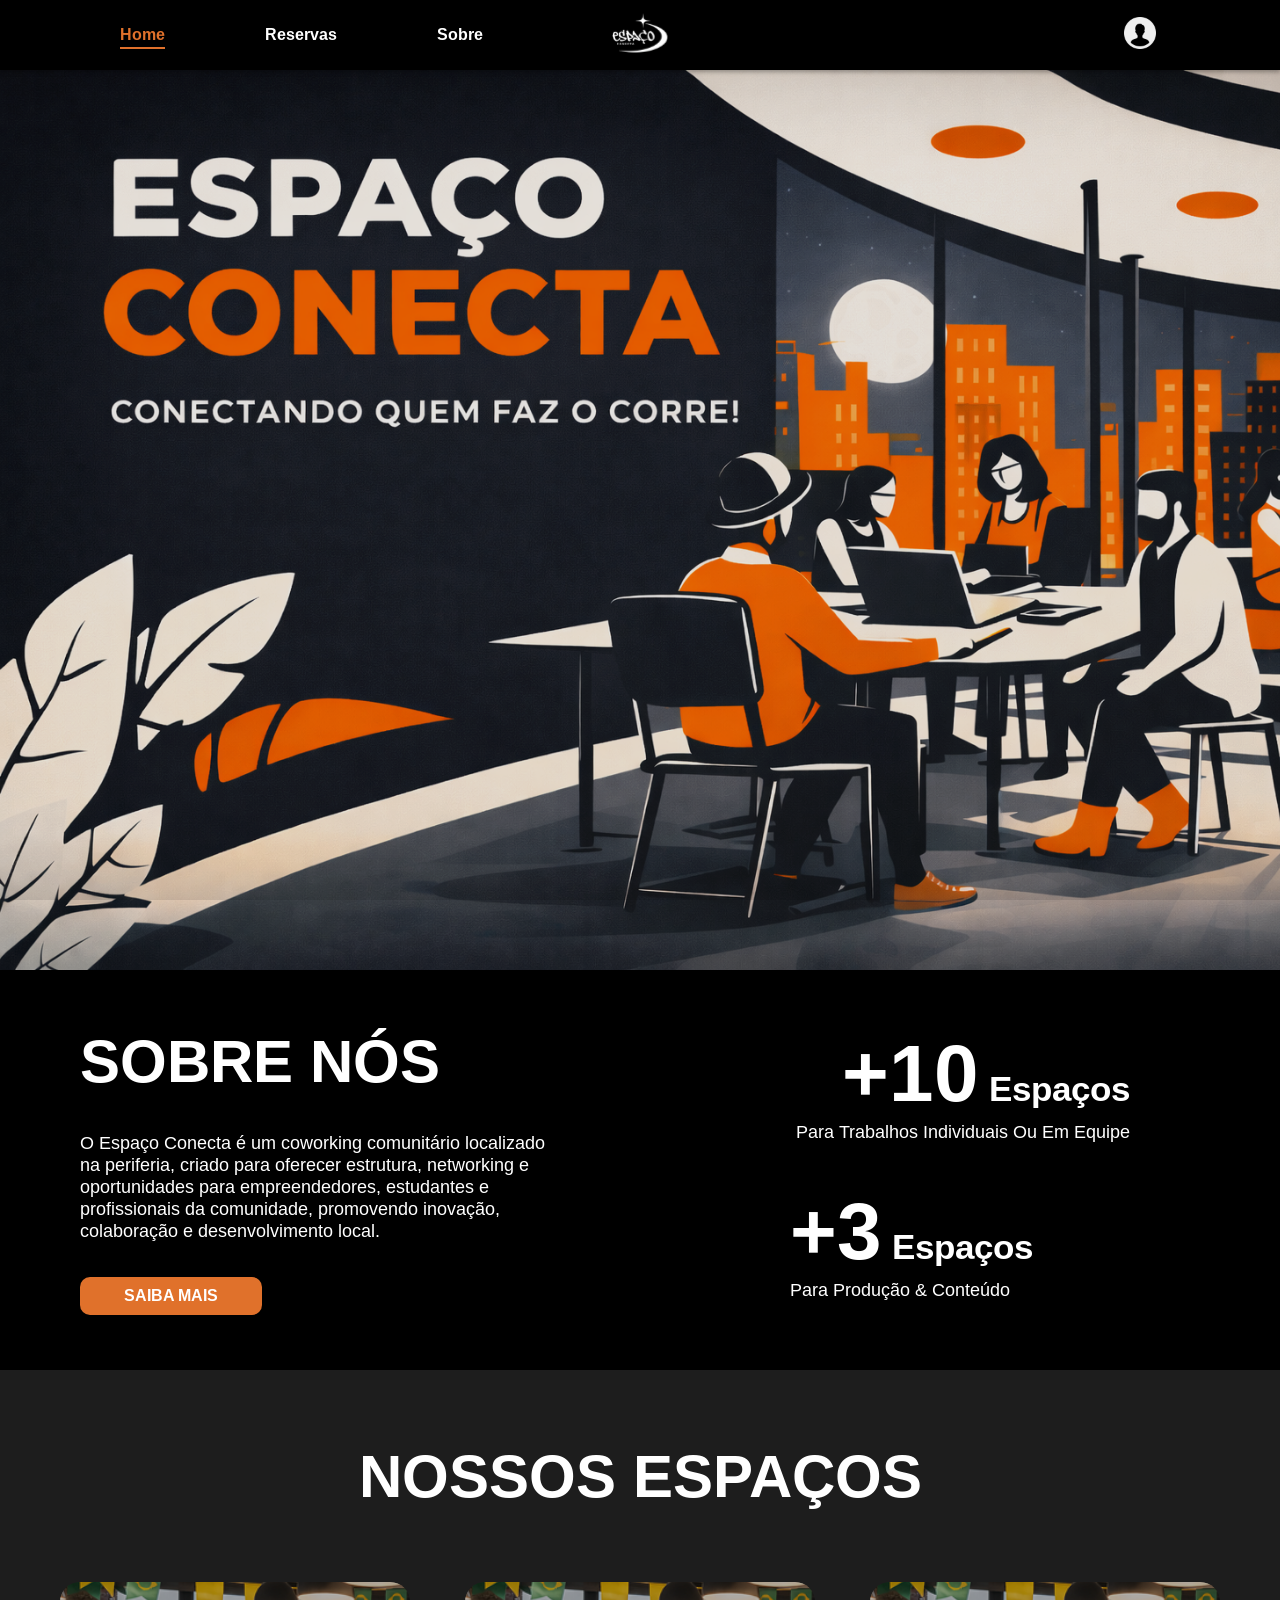
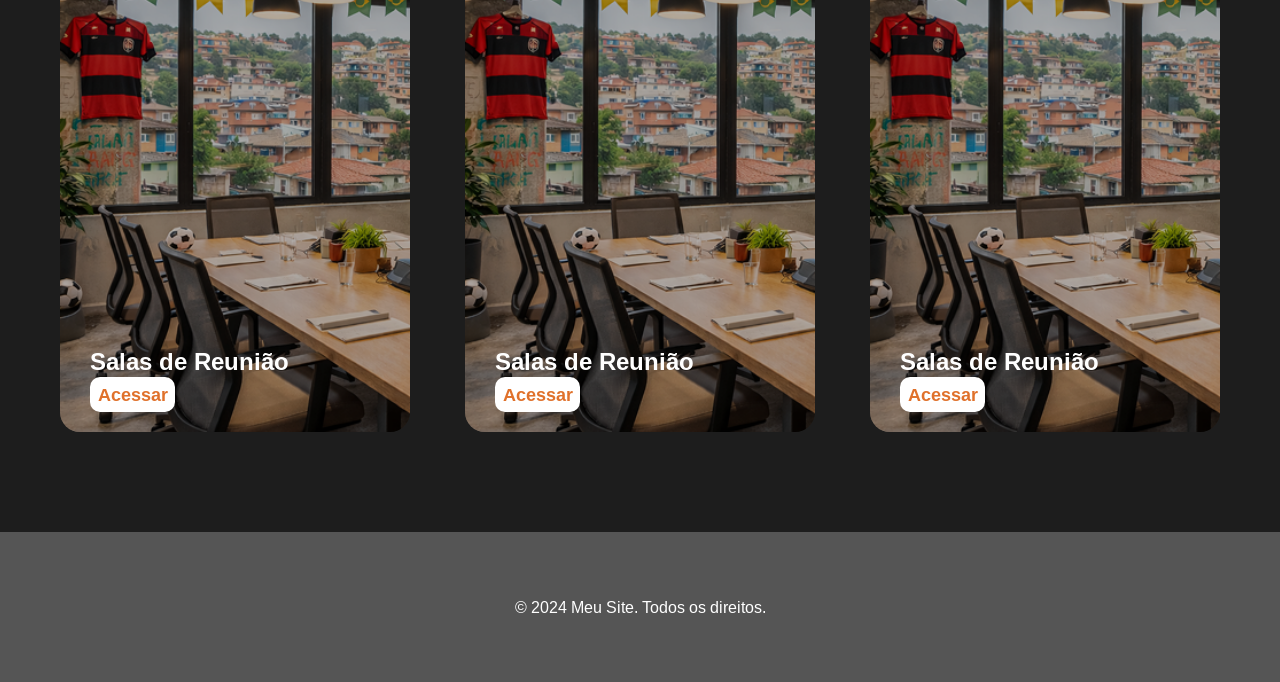
==== frontend/index.html @ b49a70e1 "fix: ajusta a imagem de hero" ====
<!DOCTYPE html>
<html lang="pt-BR">

<head>
    <meta charset="UTF-8">
    <meta name="viewport" content="width=device-width, initial-scale=1.0">
    <title>Espaço Conecta</title>
    <link rel="stylesheet" href="./src/style/index.css">
    <link rel="stylesheet" href="./src/style/global.css">
    <link rel="shortcut icon" href="./assets/img/Favicon-espaçoConecta.png" type="image/x-icon">
    <link rel="preconnect" href="https://fonts.googleapis.com">
    <link rel="preconnect" href="https://fonts.gstatic.com" crossorigin>
    <link
        href="https://fonts.googleapis.com/css2?family=Arimo:ital,wght@0,400..700;1,400..700&family=Roboto+Condensed:ital,wght@0,100..900;1,100..900&display=swap"
        rel="stylesheet">
</head>

<body>
    <!-- NAVBAR -->
     <header class="header">
         <nav class="navbar">
             <div class="nav-esquerda">
                 <ul class="nav-list">
                     <li><a href="#home" class="linha-id">Home</a></li>
                     <li><a href="#reservas" class="linha">Reservas</a></li>
                     <li><a href="#sobre" class="linha">Sobre</a></li>
                 </ul>
             </div>
     
             <div class="nav-logo">
                 <a href="#home" id="logo">
                     <img src="./assets/img/logo-espaço-conecta.svg" alt="lOGO D">
                 </a>
             </div>
     
             <div class="nav-direita">
                 <a href="" id="reservas" class="logo-perfl">
                     <img src="../frontend/assets/img/Img-perfil.svg"
                         alt="Imagem de uma silhueta de uma pessoal, para representar o perfil">
                 </a>
             </div>
         </nav>
     </header>

    <!-- HERO (seção principal) -->
    <section id="home" class="hero"></section>


    <!-- Sobre nos -->
    <section id="sobre" class="sobre-nos">

        <div class="sobre-text">
            <h2>SOBRE NÓS</h2>
            <p>O Espaço Conecta é um coworking comunitário localizado na periferia, criado para oferecer estrutura,
                networking e oportunidades para empreendedores, estudantes e profissionais da comunidade, promovendo
                inovação, colaboração e desenvolvimento local.</p>
            <a href="#sobre" class="saiba-mais">SAIBA MAIS</a>

        </div>

        <div class="adicional-text">
            <h2><span id="maior">+10</span> Espaços</h2>
            <p>Para Trabalhos Individuais Ou Em Equipe</p>
            <div class="adicional-text2">
                <h2><span id="maior">+3</span> Espaços</h2>
                <p>Para Produção & Conteúdo</p>
            </div>
        </div>

    </section>

    <h2 class="text-center">NOSSOS ESPAÇOS</h2>
    <section class="cards">
        <div class="card">
            <img src="../frontend/assets/img/SalaReunião01.png" alt="">
            <div class="card-conteiner">
                <h2>Salas de Reunião</h2>
                <div class="button-card">
                    <a href="">Acessar</a>
                </div>
            </div>
        </div>
        <div class="card">
            <img src="../frontend/assets/img/SalaReunião01.png" alt="">
             <div class="card-conteiner">
                <h2>Salas de Reunião</h2>
                <div class="button-card">
                    <a href="">Acessar</a>
                </div>
            </div>
        </div>
        <div class="card">
            <img src="../frontend/assets/img/SalaReunião01.png" alt="">
             <div class="card-conteiner">
                <h2>Salas de Reunião</h2>
                <div class="button-card">
                    <a href="">Acessar</a>
                </div>
            </div>
        </div>
    </section>

    <!-- 4️⃣ FOOTER -->
    <footer>
        <div class="div-text">
            <p>&copy; 2024 Meu Site. Todos os direitos.</p>
        </div>
    </footer>

</body>

</html>
</body>

</html>
---- frontend/src/style/index.css ----
/* NAVBAR */
header{
   position: fixed;
   top: 0;
   left: 0;
   right: 0;
   z-index: 99;
}
.navbar {
    background-color: #000;
    color: white;
    padding: 15px 120px;
    display: flex;
    align-items: center;
    z-index: 1000;
    position: fixed;
    width: 100%;
    height: 70px;
    box-shadow: 0 2px 4px rgba(0, 0, 0, 0.3);
}


/* esquerda */
.nav-esquerda {
    flex: 1; /* Ocupa o espaço disponível */
}

/* centro */
.nav-logo a {
    flex: 1;
    display: flex;
    justify-content: center;
    margin-bottom: 5px;
}

/* direita */
.nav-direita {
    flex: 1; /* Ocupa o espaço restante */
    display: flex;
    justify-content: end;
}

.nav-direita img{
    height: 40px;
}

/* lista */
.nav-list {
    display: flex;
    gap: 100px;
    list-style: none;
    font-weight: 600;
}

/* logo */
.nav-logo img {
    height: 40px;
}

.navbar a {
    position: relative;
    text-decoration: none;
}
.linha-id {
    color: #E0712B;
    font-weight: 700;
}

.linha-id::before{
   color: #E0712B;
   content: "";
   position: absolute;
   width: 0%;
   height: 2px;
   left: 0;
   bottom: -5px;
   background-color: #E0712B;
   width: 100%;
}

.linha{
   color: white;
}

/* traço escondido */
.linha::after {
    content: "";
    position: absolute;
    width: 0%;
    height: 2px;
    left: 0;
    bottom: -5px;
    background-color: #E0712B;
    transition: width 0.5s ease;
}

/* animação ao passar o mouse */
.navbar a:hover::after {
    width: 100%;
}

.linha:hover {
    color: #E0712B;
    transition: 0.5s;
}

.hero{
   min-height: 100vh;
   width: 100%;
   display: flex;
   align-items: center;
   justify-content: center;
   padding-top: 0px;
   background-image: url(../../assets/img/IMGhero.png);
   background-repeat: none;
   background-size: cover;
}

.hero::before{
   content: "";
   position: absolute;
   inset: 0;
   background-color: rgba(0, 0, 0, 0.1);
}

.hero > * {
   position: relative;
   z-index: 2;
   max-width: 1200px;
   text-align: center;
}


/* SOBRE NOS */
 .sobre-nos{
    height: 400px;
    width: 100%;
    background-color: #000;
    display: flex;
 }

 .sobre-text{
    display: flex;
    flex-direction: column;
    text-align:left;
    height: 100%;
    width: 50%;
    padding: 55px 80px;
 }

 .sobre-text h2{
    color: #fff;
    font-size: 60px;
    padding-bottom: 35px;
 }

 .sobre-text p{
    color: #fff;
    font-size: 18px;
    padding-bottom: 35px;
 }

 .sobre-text a{
    text-decoration: none;
    color: white;
 }

 /* Botão saiba mais */

 .saiba-mais{
    width: 182px;
    height: 40px;
    border-radius: 10px;
    background-color: #E0712B;
    border: none;
    font-weight: 700;

    display: flex;
    justify-content: center; /* Centraliza horizontalmente */
    align-items: center; /* Centraliza verticalmente */
    transition: background-color 0.4s ease, transform 0.10s ease;
 }

 .saiba-mais:hover{
    background-color: #ffffff;
    transform: scale(1.05);
 }

 .sobre-text a:hover{
    color: #E0712B;
    transform: 0.4s;
    font-weight: 700;
 }

 /* Texto informativo ao lado de sobre nos */

 .adicional-text{
    display: flex;
    flex-direction: column;
    text-align: right;
    height: 100%;
    width: 50%;
    padding: 55px 150px;
 }
 .adicional-text h2{
    color: #fff;
    font-size: 35px;
    padding: 0;
 }

 #maior{
    font-size: 80px;
 }

 .adicional-text p{
    color: white;
    font-size: 18px;
    padding-bottom: 40px;

 }

 .adicional-text2{
    display: flex;
    flex-direction: column;
    text-align: left;
 }
 .adicional-text2 h2{
    color: white;
    font-size: 35px;
 }

 .adicional-text2 p{
    color: white;
    font-size: 18px;
    padding-bottom: 40px;
 }

 /* CARDS */

 .text-center{
    color: white;
    font-size: 60px;
    font-weight: 700;
    display: flex;
    justify-content: center;
    text-align: center;
    margin: 70px 30px;
}

.card {
  position: relative;
  width: 350px;
  height: 450px;
  border-radius: 20px;
  overflow: hidden;
  transform: scale(1);
  transition: all 0.5s ease; /* Efeito de transição */
}

.card:hover{
   transform: scale(1.06);
   transition: transform 0.20s ease;
}

 .cards{
   width: 100%;
   height: 100%;
   display: flex;
   justify-content: center;
   align-items: center;

   gap: 55px;
   padding-bottom: 100px;

 }

 .cards h2{
   color: #ffffff;
   display: flex;
   justify-content: center;
   text-align: center;

 }

/* imagem ocupando tudo dentro do card*/
.card img {
  width: 100%;
  height: 100%;
  box-shadow: 0 0px 0px rgba(0, 0, 0, 0.7); /*Efeito de escurecer a foto*/
  object-fit: cover; /* ESSENCIAL */
}

/* conteúdo por cima - tutilos e link */
.card-conteiner{
  position: absolute;
  bottom: 20px;
  left: 20px;
  color: white;
  display: flex;
  flex-direction: column;
  padding-left: 10px;
}

.card-conteiner h3 {
  font-size: 20px;
  font-weight: bold;
}

.card-conteiner a {
  color:#E0712B;
  font-size: 18px;
  font-weight: 700;
  text-decoration: none;
}
.card-conteiner a:hover {
  color:#ffffff;
  text-decoration: none;
}

.card::before {
  content: "";
  position: absolute;
  inset: 0;
  background: rgba(0,0,0,0.3);
}

.button-card{
   display: flex;
   justify-content: center;
   align-items: center;
   border-radius: 10px;
   height: 35px;
   width: 85px;
   background-color: #fff;
   transition: background-color 0.4s ease, transform 0.10s ease;
}

.button-card:hover{
   background-color: #E0712B;
}

footer{
    background-color: #555;
    width: 100%;
    height: 150px;
    color: white;
    display: flex;
    flex-direction: column;
    justify-content: center;
    text-align: center;
    padding: 20px;
}
---- frontend/src/style/global.css ----
/* ZERA TUDO */
*{
    margin: 0;
    padding: 0;
    box-sizing: border-box;
    font-family: "arimo", sans-serif;
}

body{
    padding-top: 70px;
    background-color: #1D1D1D;
    font-style: normal;
}
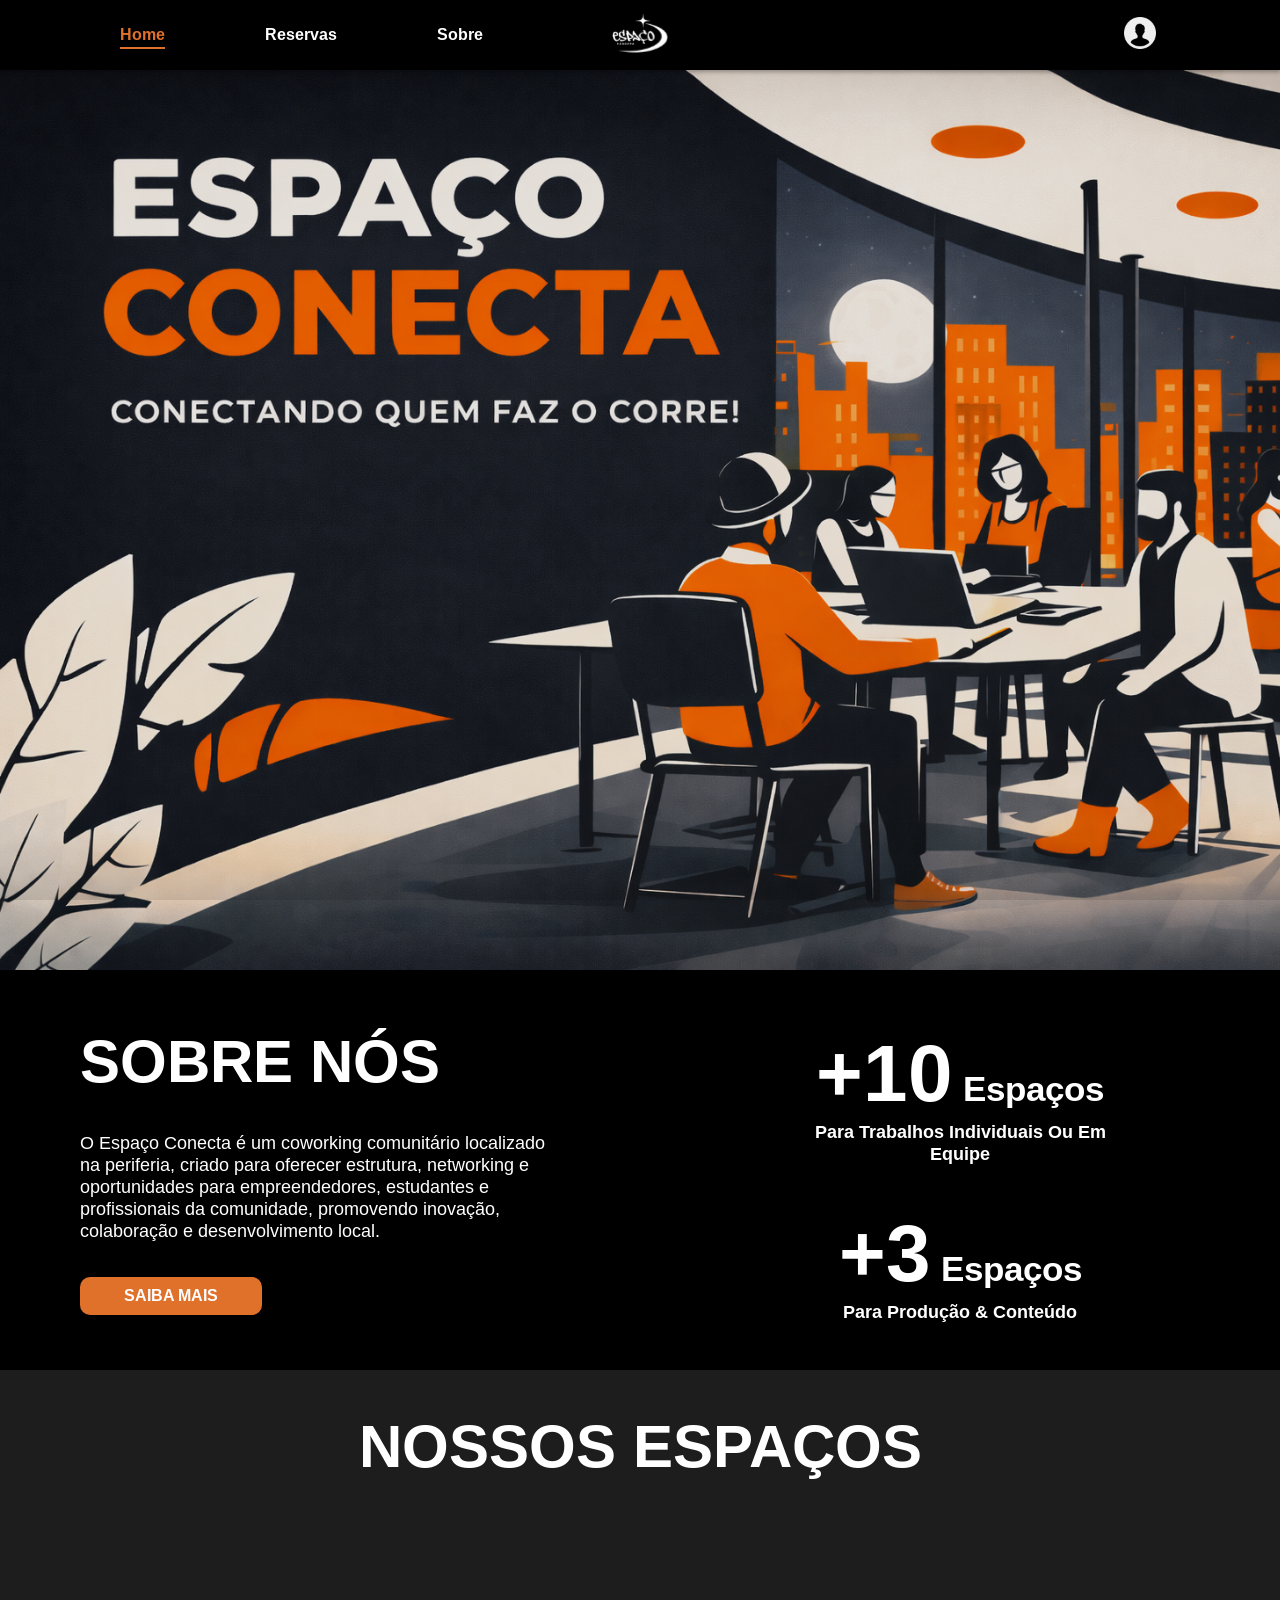
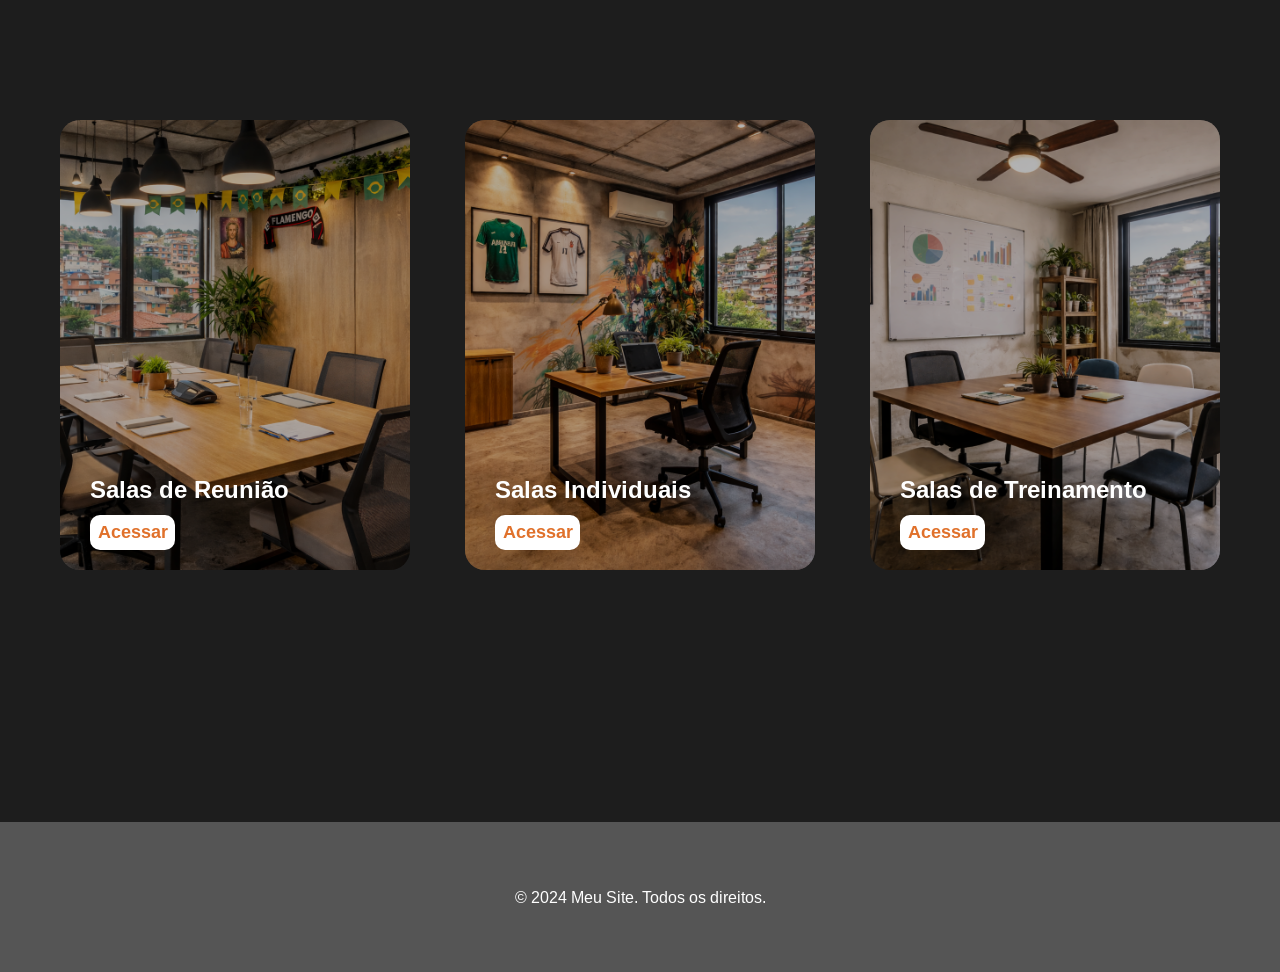
==== commit 35646851: "Feat: adicionada todas as  fotos em card e alteração na section sobre nos" ====
--- a/frontend/index.html
+++ b/frontend/index.html
@@ -72,7 +72,7 @@
     <h2 class="text-center">NOSSOS ESPAÇOS</h2>
     <section class="cards">
         <div class="card">
-            <img src="../frontend/assets/img/SalaReunião01.png" alt="">
+            <img src="../frontend/assets/img/SalaReunião05.png" alt="">
             <div class="card-conteiner">
                 <h2>Salas de Reunião</h2>
                 <div class="button-card">
@@ -81,18 +81,18 @@
             </div>
         </div>
         <div class="card">
-            <img src="../frontend/assets/img/SalaReunião01.png" alt="">
+            <img src="../frontend/assets/img/SalaReunião03.png" alt="">
              <div class="card-conteiner">
-                <h2>Salas de Reunião</h2>
+                <h2>Salas Individuais</h2>
                 <div class="button-card">
                     <a href="">Acessar</a>
                 </div>
             </div>
         </div>
         <div class="card">
-            <img src="../frontend/assets/img/SalaReunião01.png" alt="">
+            <img src="../frontend/assets/img/SalaReunião04.png" alt="">
              <div class="card-conteiner">
-                <h2>Salas de Reunião</h2>
+                <h2>Salas de Treinamento</h2>
                 <div class="button-card">
                     <a href="">Acessar</a>
                 </div>
--- a/frontend/src/style/index.css
+++ b/frontend/src/style/index.css
@@ -197,7 +197,7 @@
  .adicional-text{
     display: flex;
     flex-direction: column;
-    text-align: right;
+    text-align: center;
     height: 100%;
     width: 50%;
     padding: 55px 150px;
@@ -215,6 +215,7 @@
  .adicional-text p{
     color: white;
     font-size: 18px;
+    font-weight: 600;
     padding-bottom: 40px;
 
  }
@@ -222,7 +223,7 @@
  .adicional-text2{
     display: flex;
     flex-direction: column;
-    text-align: left;
+    text-align: center;
  }
  .adicional-text2 h2{
     color: white;
@@ -231,6 +232,7 @@
 
  .adicional-text2 p{
     color: white;
+    font-weight: 600;
     font-size: 18px;
     padding-bottom: 40px;
  }
@@ -244,8 +246,27 @@
     display: flex;
     justify-content: center;
     text-align: center;
-    margin: 70px 30px;
-}
+    margin: 40px 30px;
+}
+
+.cards{
+   min-width: 100%;
+   height: 100vh;
+   display: flex;
+   justify-content: center;
+   align-items: center;
+
+   gap: 55px;
+   padding-bottom: 55px;
+ }
+
+ .cards h2{
+   color: #ffffff;
+   display: flex;
+   justify-content: center;
+   text-align: center;
+
+ }
 
 .card {
   position: relative;
@@ -262,25 +283,6 @@
    transition: transform 0.20s ease;
 }
 
- .cards{
-   width: 100%;
-   height: 100%;
-   display: flex;
-   justify-content: center;
-   align-items: center;
-
-   gap: 55px;
-   padding-bottom: 100px;
-
- }
-
- .cards h2{
-   color: #ffffff;
-   display: flex;
-   justify-content: center;
-   text-align: center;
-
- }
 
 /* imagem ocupando tudo dentro do card*/
 .card img {
@@ -331,6 +333,7 @@
    border-radius: 10px;
    height: 35px;
    width: 85px;
+   margin-top: 10px;
    background-color: #fff;
    transition: background-color 0.4s ease, transform 0.10s ease;
 }
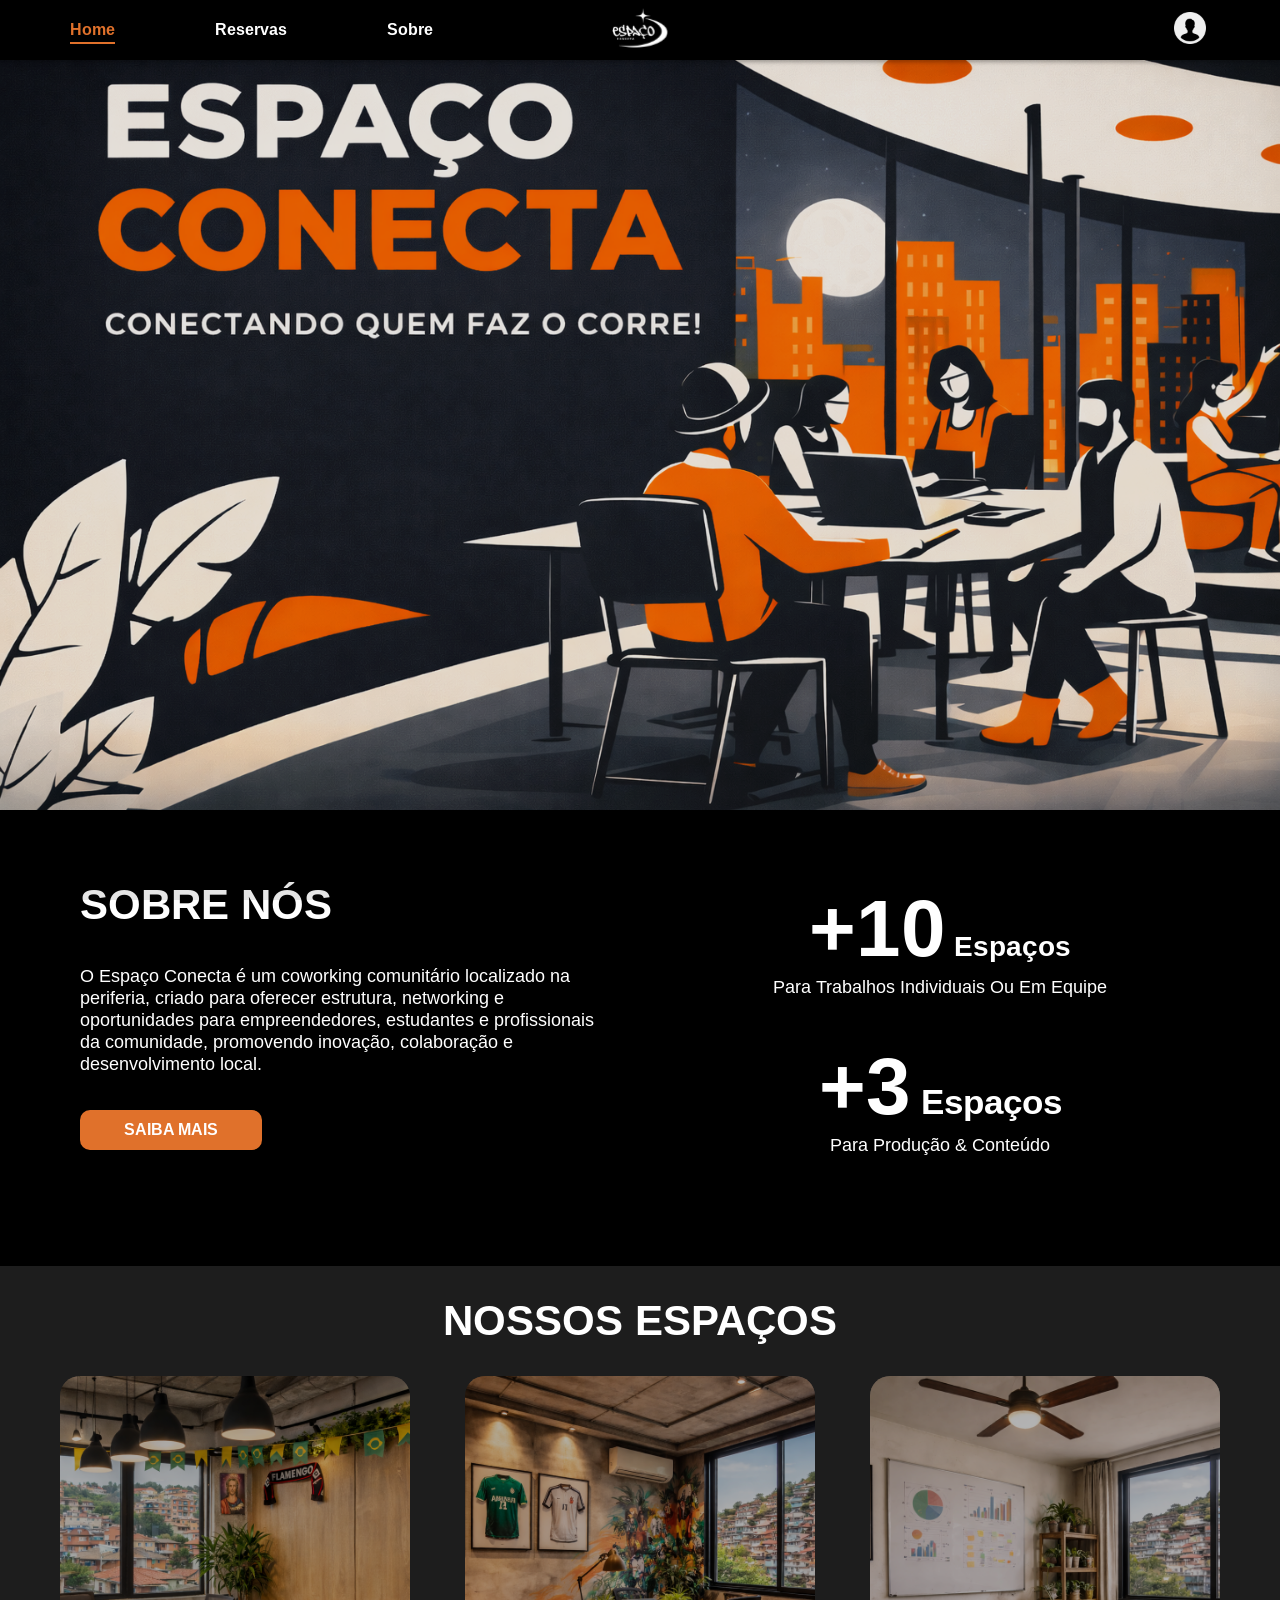
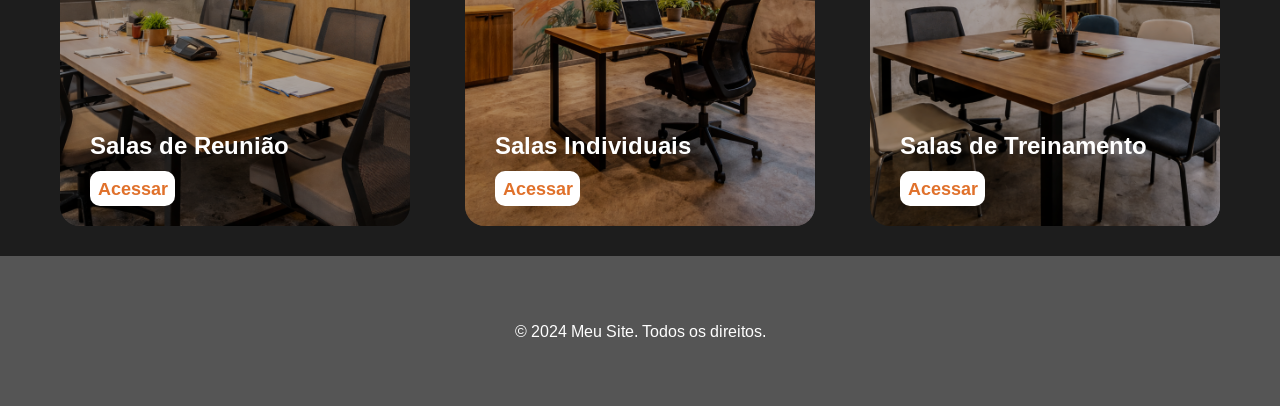
==== commit f62b4ae2: "Fix: ajustando o tamanho da pagina" ====
--- a/frontend/index.html
+++ b/frontend/index.html
@@ -48,16 +48,13 @@
 
     <!-- Sobre nos -->
     <section id="sobre" class="sobre-nos">
-
-        <div class="sobre-text">
-            <h2>SOBRE NÓS</h2>
-            <p>O Espaço Conecta é um coworking comunitário localizado na periferia, criado para oferecer estrutura,
-                networking e oportunidades para empreendedores, estudantes e profissionais da comunidade, promovendo
-                inovação, colaboração e desenvolvimento local.</p>
-            <a href="#sobre" class="saiba-mais">SAIBA MAIS</a>
-
-        </div>
-
+            <div class="sobre-text">
+                <h2>SOBRE NÓS</h2>
+                <p>O Espaço Conecta é um coworking comunitário localizado na periferia, criado para oferecer estrutura,
+                    networking e oportunidades para empreendedores, estudantes e profissionais da comunidade, promovendo
+                    inovação, colaboração e desenvolvimento local.</p>
+                <a href="#sobre" class="saiba-mais">SAIBA MAIS</a>
+                </div>
         <div class="adicional-text">
             <h2><span id="maior">+10</span> Espaços</h2>
             <p>Para Trabalhos Individuais Ou Em Equipe</p>
--- a/frontend/src/style/index.css
+++ b/frontend/src/style/index.css
@@ -9,13 +9,15 @@
 .navbar {
     background-color: #000;
     color: white;
-    padding: 15px 120px;
+    padding: 15px 40px;
     display: flex;
     align-items: center;
     z-index: 1000;
     position: fixed;
-    width: 100%;
-    height: 70px;
+    margin: 0 auto;
+    padding: 0 70px;
+    width: 100%;
+    height: 60px;
     box-shadow: 0 2px 4px rgba(0, 0, 0, 0.3);
 }
 
@@ -105,7 +107,7 @@
 }
 
 .hero{
-   min-height: 100vh;
+   min-height: 90vh;
    width: 100%;
    display: flex;
    align-items: center;
@@ -133,7 +135,8 @@
 
 /* SOBRE NOS */
  .sobre-nos{
-    height: 400px;
+    min-height: 50vh;
+    padding: 40px 40px;
     width: 100%;
     background-color: #000;
     display: flex;
@@ -143,14 +146,13 @@
     display: flex;
     flex-direction: column;
     text-align:left;
-    height: 100%;
     width: 50%;
-    padding: 55px 80px;
+    padding: 30px 40px;
  }
 
  .sobre-text h2{
     color: #fff;
-    font-size: 60px;
+    font-size: 42px;
     padding-bottom: 35px;
  }
 
@@ -200,11 +202,11 @@
     text-align: center;
     height: 100%;
     width: 50%;
-    padding: 55px 150px;
+    padding: 30px 40px;
  }
  .adicional-text h2{
     color: #fff;
-    font-size: 35px;
+    font-size: 28px;
     padding: 0;
  }
 
@@ -215,7 +217,7 @@
  .adicional-text p{
     color: white;
     font-size: 18px;
-    font-weight: 600;
+    font-weight: 100;
     padding-bottom: 40px;
 
  }
@@ -232,7 +234,7 @@
 
  .adicional-text2 p{
     color: white;
-    font-weight: 600;
+    font-weight: 100;
     font-size: 18px;
     padding-bottom: 40px;
  }
@@ -241,23 +243,25 @@
 
  .text-center{
     color: white;
-    font-size: 60px;
+    font-size: 42px;
     font-weight: 700;
     display: flex;
     justify-content: center;
     text-align: center;
-    margin: 40px 30px;
+    padding: 30px 40px;
 }
 
 .cards{
-   min-width: 100%;
-   height: 100vh;
+   min-height: 50vh;
+    padding: 0px 40px;
+    width: 100%;
+   flex-wrap: wrap;
    display: flex;
    justify-content: center;
    align-items: center;
 
    gap: 55px;
-   padding-bottom: 55px;
+   padding-bottom: 30px;
  }
 
  .cards h2{
@@ -335,7 +339,7 @@
    width: 85px;
    margin-top: 10px;
    background-color: #fff;
-   transition: background-color 0.4s ease, transform 0.10s ease;
+   transition: background-color 0.3s ease, transform 0.09s ease;
 }
 
 .button-card:hover{
--- a/frontend/src/style/global.css
+++ b/frontend/src/style/global.css
@@ -7,7 +7,7 @@
 }
 
 body{
-    padding-top: 70px;
+    padding: 0;
+    margin: 0;
     background-color: #1D1D1D;
-    font-style: normal;
 }
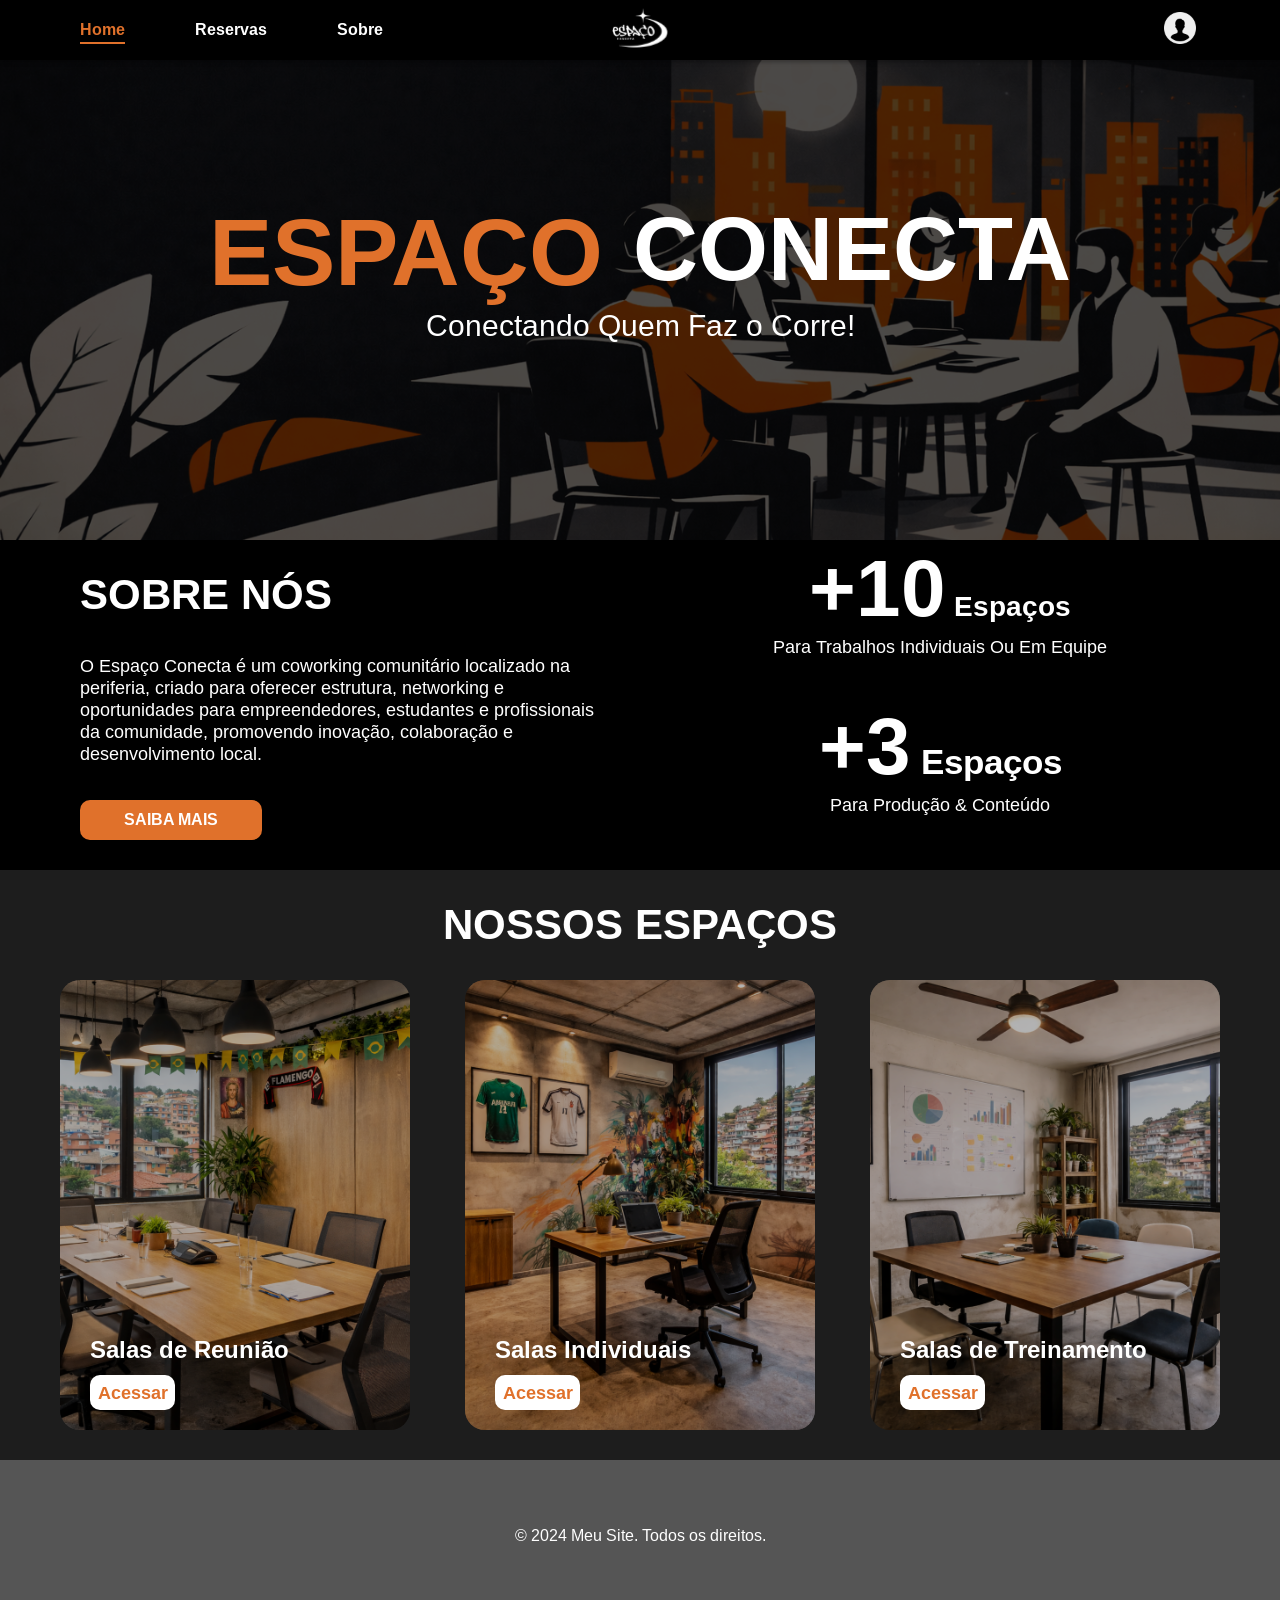
==== commit 53de33e1: "fix: mudei o tamaho da imagem principal, adicionei um titulo e um texpo de impacto e ajustei os tama" ====
--- a/frontend/index.html
+++ b/frontend/index.html
@@ -19,22 +19,22 @@
     <!-- NAVBAR -->
      <header class="header">
          <nav class="navbar">
-             <div class="nav-esquerda">
+             <div class="nav-links">
                  <ul class="nav-list">
                      <li><a href="#home" class="linha-id">Home</a></li>
                      <li><a href="#reservas" class="linha">Reservas</a></li>
                      <li><a href="#sobre" class="linha">Sobre</a></li>
                  </ul>
-             </div>
+                </div>
+                <div class="nav-logo">
+                    <a href="#home" id="logo">
+                        <img src="./assets/img/logo-espaço-conecta.svg" alt="lOGO D">
+                    </a>
+                </div>
      
-             <div class="nav-logo">
-                 <a href="#home" id="logo">
-                     <img src="./assets/img/logo-espaço-conecta.svg" alt="lOGO D">
-                 </a>
-             </div>
      
              <div class="nav-direita">
-                 <a href="" id="reservas" class="logo-perfl">
+                 <a href="#" id="reservas" class="logo-perfl">
                      <img src="../frontend/assets/img/Img-perfil.svg"
                          alt="Imagem de uma silhueta de uma pessoal, para representar o perfil">
                  </a>
@@ -43,7 +43,12 @@
      </header>
 
     <!-- HERO (seção principal) -->
-    <section id="home" class="hero"></section>
+    <section id="home" class="hero">
+        <div class="hero-content">
+            <h1><span id="laranja">ESPAÇO </span> CONECTA</h1>
+            <p>Conectando Quem Faz o Corre!</p>
+        </div>
+    </section>
 
 
     <!-- Sobre nos -->
--- a/frontend/src/style/index.css
+++ b/frontend/src/style/index.css
@@ -9,13 +9,13 @@
 .navbar {
     background-color: #000;
     color: white;
-    padding: 15px 40px;
+    padding: 15px 80px;
     display: flex;
     align-items: center;
+    justify-content: space-between;
     z-index: 1000;
     position: fixed;
     margin: 0 auto;
-    padding: 0 70px;
     width: 100%;
     height: 60px;
     box-shadow: 0 2px 4px rgba(0, 0, 0, 0.3);
@@ -23,23 +23,25 @@
 
 
 /* esquerda */
-.nav-esquerda {
-    flex: 1; /* Ocupa o espaço disponível */
+.nav-links {
+    flex: 1;
+    display: flex;
+    justify-content: flex-start;
 }
 
 /* centro */
-.nav-logo a {
-    flex: 1;
-    display: flex;
-    justify-content: center;
-    margin-bottom: 5px;
+.nav-logo{
+   flex: 1;
+   display: flex;
+   justify-content: center;
+   align-items: center;
 }
 
 /* direita */
 .nav-direita {
-    flex: 1; /* Ocupa o espaço restante */
-    display: flex;
-    justify-content: end;
+    flex: 1;
+    display: flex;
+    justify-content: flex-end;
 }
 
 .nav-direita img{
@@ -49,7 +51,7 @@
 /* lista */
 .nav-list {
     display: flex;
-    gap: 100px;
+    gap: 70px;
     list-style: none;
     font-weight: 600;
 }
@@ -105,41 +107,72 @@
     color: #E0712B;
     transition: 0.5s;
 }
-
-.hero{
-   min-height: 90vh;
-   width: 100%;
-   display: flex;
-   align-items: center;
-   justify-content: center;
-   padding-top: 0px;
-   background-image: url(../../assets/img/IMGhero.png);
-   background-repeat: none;
-   background-size: cover;
-}
+.hero{ 
+  height: 60vh; /* ocupa a tela toda */
+  background-image: url("../../assets/img/IMGhero.png");
+  background-size: cover;       /* cobre toda a área */
+  background-position: center;  /* centraliza */
+  background-repeat: no-repeat;
+
+  display: flex;
+  align-items: center;   /* centraliza vertical */
+  justify-content: center; /* texto ao centro */
+  padding: 0 80px;
+  position: relative;
+}
+
+.hero-content {
+  max-width: 500px;
+  display: flex;
+  flex-direction: column;
+  justify-content: center;
+  align-items: center;
+  text-align: center;
+
+  position: relative;
+  z-index: 1;
+}
+
+#laranja {
+   display: flex;
+  font-size: 95px;
+  font-weight: 700;
+  color: #E0712B;
+}
+
+.hero-content h1{
+   display: flex;
+   gap: 30px;
+   font-size: 90px;
+   font-weight: 700;
+   color: white;
+}
+
+.hero-content p {
+   display: flex;
+  font-size: 30px;
+  font-weight: 500;
+  color: white;
+}
+
+
 
 .hero::before{
    content: "";
    position: absolute;
    inset: 0;
-   background-color: rgba(0, 0, 0, 0.1);
-}
-
-.hero > * {
-   position: relative;
-   z-index: 2;
-   max-width: 1200px;
-   text-align: center;
+   background-color: rgba(0, 0, 0, 0.7);
 }
 
 
 /* SOBRE NOS */
  .sobre-nos{
-    min-height: 50vh;
-    padding: 40px 40px;
+    min-height: 1n  0vh;
+    padding: 0px 40px;
     width: 100%;
     background-color: #000;
     display: flex;
+    padding-top: 0px;
  }
 
  .sobre-text{
@@ -170,16 +203,22 @@
  /* Botão saiba mais */
 
  .saiba-mais{
-    width: 182px;
+   display: flex;
+   justify-content:baseline;
+   align-items:center;
+   width: 182px;
     height: 40px;
     border-radius: 10px;
     background-color: #E0712B;
     border: none;
     font-weight: 700;
-
+ }
+
+
+ .saiba-mais{
     display: flex;
     justify-content: center; /* Centraliza horizontalmente */
-    align-items: center; /* Centraliza verticalmente */
+    text-align: center; /* Centraliza verticalmente */
     transition: background-color 0.4s ease, transform 0.10s ease;
  }
 
@@ -202,7 +241,7 @@
     text-align: center;
     height: 100%;
     width: 50%;
-    padding: 30px 40px;
+    padding: 0px 40px;
  }
  .adicional-text h2{
     color: #fff;
@@ -356,5 +395,4 @@
     justify-content: center;
     text-align: center;
     padding: 20px;
-}
-
+}
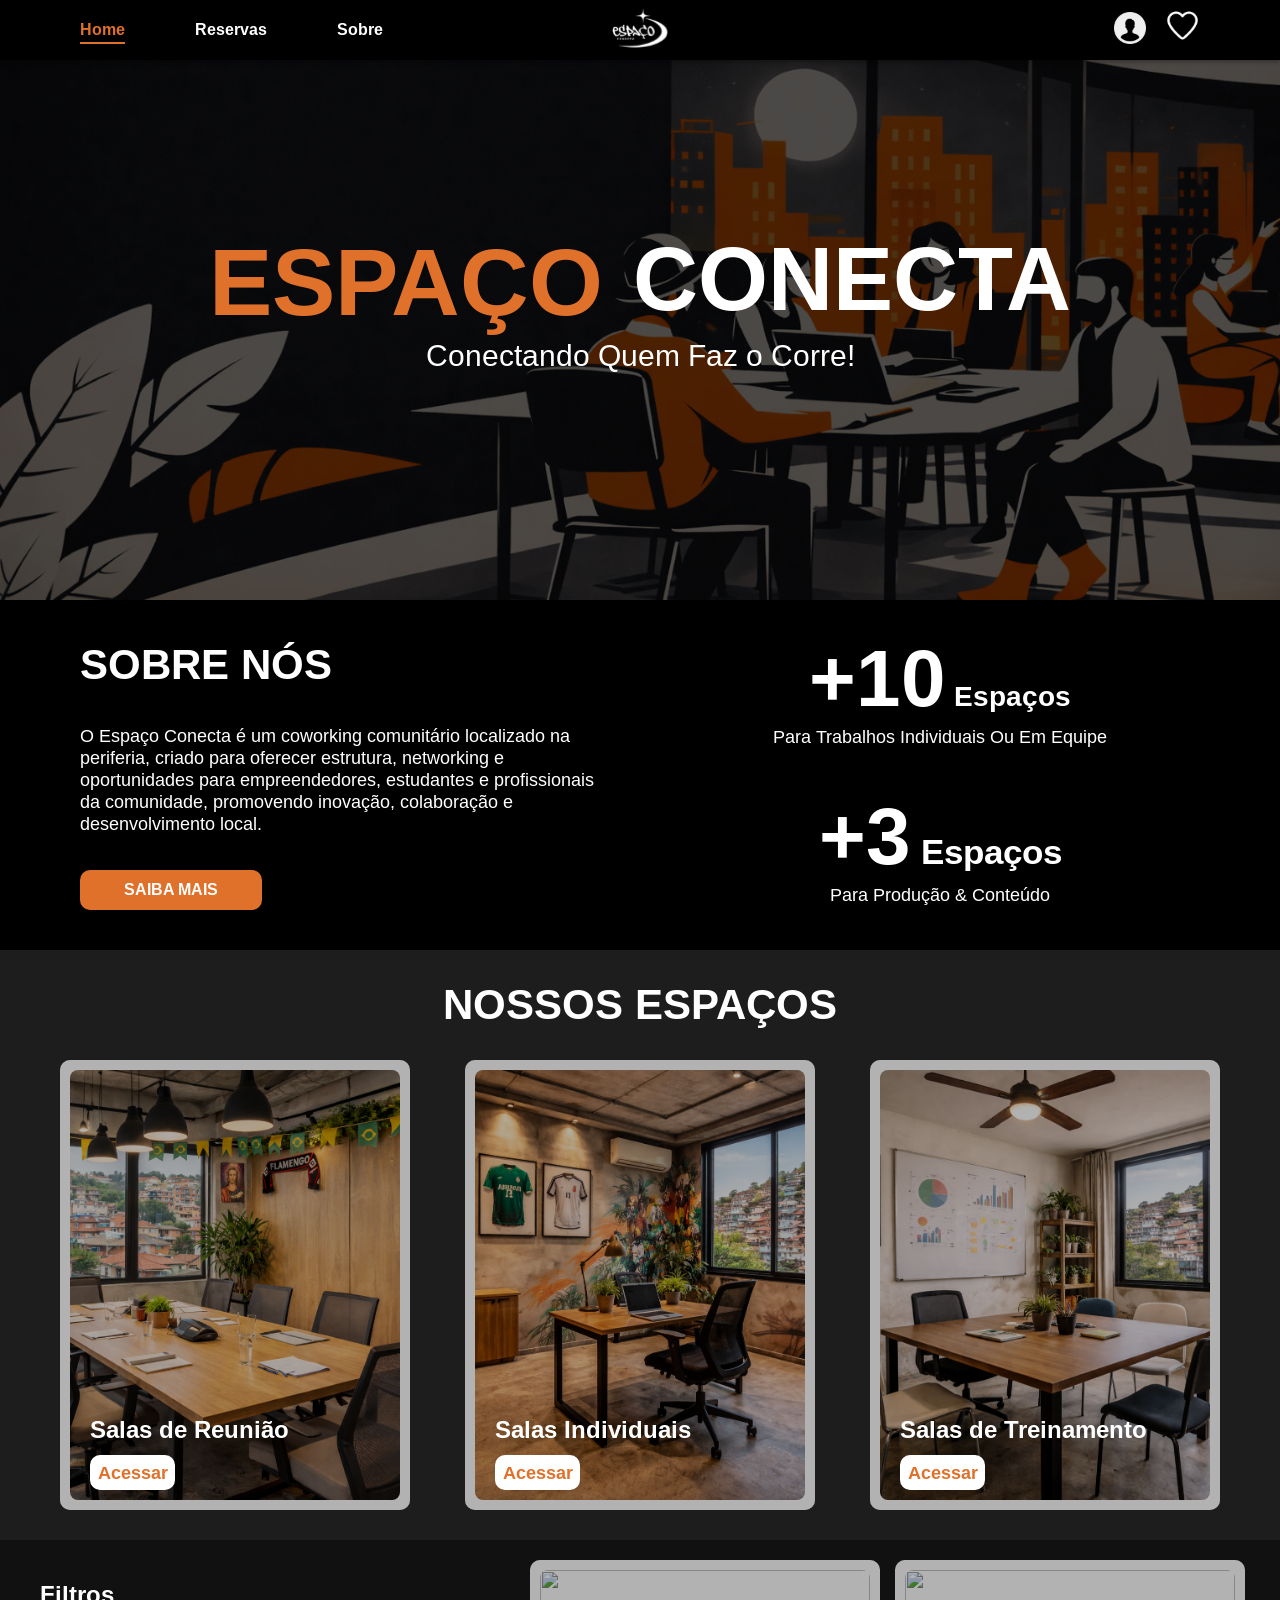
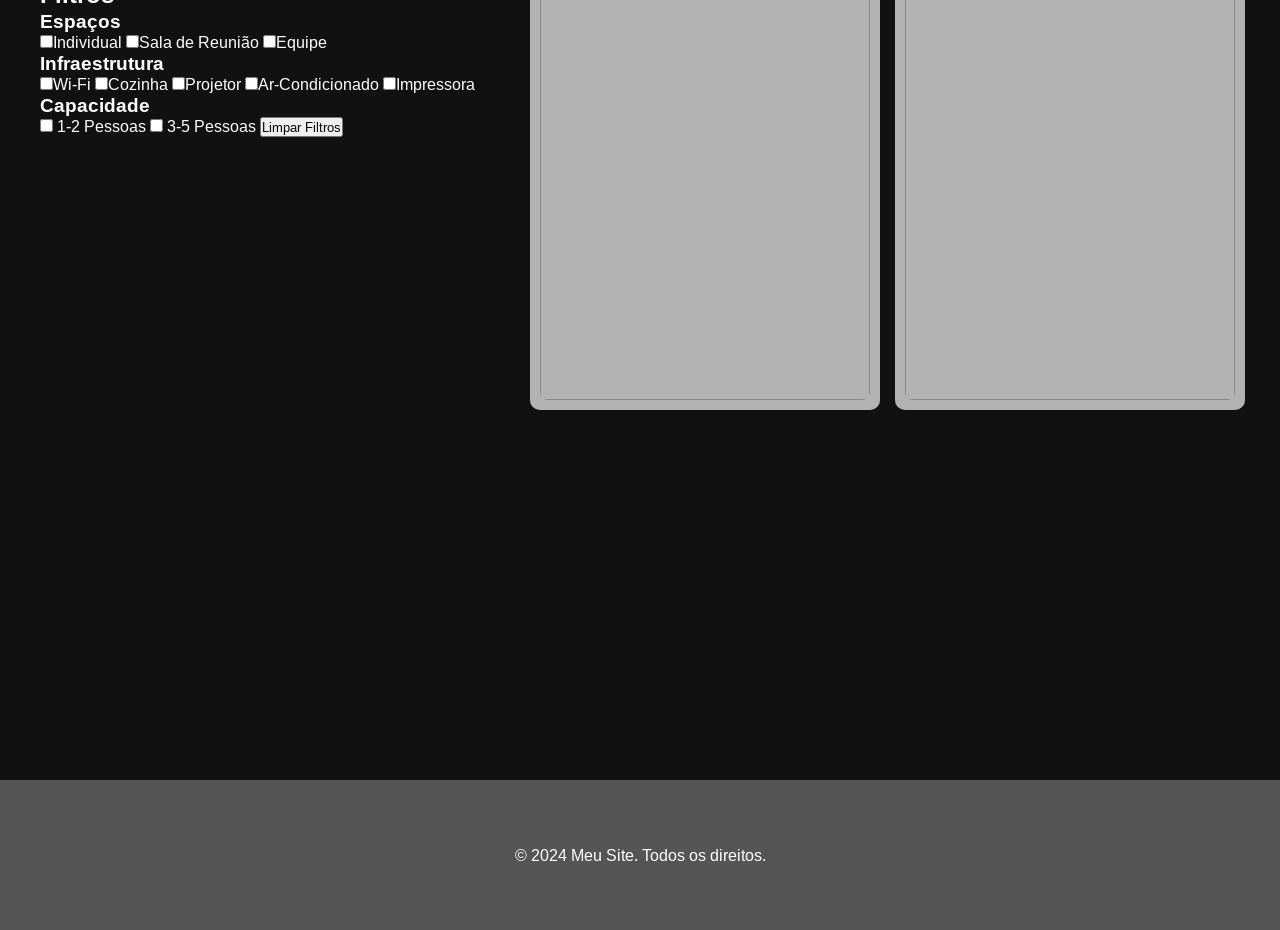
==== commit 2c1907d6: "fix: tentando implementar a sessão filtro" ====
--- a/frontend/index.html
+++ b/frontend/index.html
@@ -17,30 +17,34 @@
 
 <body>
     <!-- NAVBAR -->
-     <header class="header">
-         <nav class="navbar">
-             <div class="nav-links">
-                 <ul class="nav-list">
-                     <li><a href="#home" class="linha-id">Home</a></li>
-                     <li><a href="#reservas" class="linha">Reservas</a></li>
-                     <li><a href="#sobre" class="linha">Sobre</a></li>
-                 </ul>
-                </div>
-                <div class="nav-logo">
-                    <a href="#home" id="logo">
-                        <img src="./assets/img/logo-espaço-conecta.svg" alt="lOGO D">
-                    </a>
-                </div>
-     
-     
-             <div class="nav-direita">
-                 <a href="#" id="reservas" class="logo-perfl">
-                     <img src="../frontend/assets/img/Img-perfil.svg"
-                         alt="Imagem de uma silhueta de uma pessoal, para representar o perfil">
-                 </a>
-             </div>
-         </nav>
-     </header>
+    <header class="header">
+        <nav class="navbar">
+            <div class="nav-links">
+                <ul class="nav-list">
+                    <li><a href="#home" class="linha-id">Home</a></li>
+                    <li><a href="#reservas" class="linha">Reservas</a></li>
+                    <li><a href="#sobre" class="linha">Sobre</a></li>
+                </ul>
+            </div>
+            <div class="nav-logo">
+                <a href="#home" id="logo">
+                    <img src="./assets/img/logo-espaço-conecta.svg" alt="lOGO D">
+                </a>
+            </div>
+
+
+            <div class="nav-direita">
+                <a href="#" id="reservas" class="logo-perfl">
+                    <img src="../frontend/assets/img/Img-perfil.svg"
+                        alt="Imagem de uma silhueta de uma pessoal, para representar o perfil">
+                </a>
+                <a href="#" id="favoritos" class="logo-perfl">
+                    <img src="../frontend/assets/img/Favorite.svg"
+                        alt="Imagem de uma silhueta de uma pessoal, para representar o perfil">
+                </a>
+            </div>
+        </nav>
+    </header>
 
     <!-- HERO (seção principal) -->
     <section id="home" class="hero">
@@ -53,13 +57,13 @@
 
     <!-- Sobre nos -->
     <section id="sobre" class="sobre-nos">
-            <div class="sobre-text">
-                <h2>SOBRE NÓS</h2>
-                <p>O Espaço Conecta é um coworking comunitário localizado na periferia, criado para oferecer estrutura,
-                    networking e oportunidades para empreendedores, estudantes e profissionais da comunidade, promovendo
-                    inovação, colaboração e desenvolvimento local.</p>
-                <a href="#sobre" class="saiba-mais">SAIBA MAIS</a>
-                </div>
+        <div class="sobre-text">
+            <h2>SOBRE NÓS</h2>
+            <p>O Espaço Conecta é um coworking comunitário localizado na periferia, criado para oferecer estrutura,
+                networking e oportunidades para empreendedores, estudantes e profissionais da comunidade, promovendo
+                inovação, colaboração e desenvolvimento local.</p>
+            <a href="#sobre" class="saiba-mais">SAIBA MAIS</a>
+        </div>
         <div class="adicional-text">
             <h2><span id="maior">+10</span> Espaços</h2>
             <p>Para Trabalhos Individuais Ou Em Equipe</p>
@@ -84,7 +88,7 @@
         </div>
         <div class="card">
             <img src="../frontend/assets/img/SalaReunião03.png" alt="">
-             <div class="card-conteiner">
+            <div class="card-conteiner">
                 <h2>Salas Individuais</h2>
                 <div class="button-card">
                     <a href="">Acessar</a>
@@ -93,7 +97,7 @@
         </div>
         <div class="card">
             <img src="../frontend/assets/img/SalaReunião04.png" alt="">
-             <div class="card-conteiner">
+            <div class="card-conteiner">
                 <h2>Salas de Treinamento</h2>
                 <div class="button-card">
                     <a href="">Acessar</a>
@@ -101,6 +105,51 @@
             </div>
         </div>
     </section>
+
+    <!-- FILTROS -->
+
+    <div class="conteiner-filtros">
+
+        <aside class="filtros">
+            <h2>Filtros</h2>
+
+            <h3>Espaços</h3>
+            <label><input type="checkbox" value="individual">Individual</label>
+            <label><input type="checkbox" value="reuniao">Sala de Reunião</label>
+            <label><input type="checkbox" value="equipe">Equipe</label>
+
+            <h3>Infraestrutura</h3>
+            <label><input type="checkbox" value="wifi">Wi-Fi</label>
+            <label><input type="checkbox" value="cozinha">Cozinha</label>
+            <label><input type="checkbox" value="projetor">Projetor</label>
+            <label><input type="checkbox" value="ar">Ar-Condicionado</label>
+            <label><input type="checkbox" value="impressora">Impressora</label>
+
+            <h3>Capacidade</h3>
+            <label><input type="checkbox" value="1-2"> 1-2 Pessoas</label>
+            <label><input type="checkbox" value="3-5"> 3-5 Pessoas</label>
+
+            <button id="limpar">Limpar Filtros</button>
+        </aside>
+
+        <!-- PRODUTOS -->
+        <main class="produtos" id="listaProdutos">
+
+            <div class="card" data-espaco="individual" data-capacidade="1-2">
+                <img src="img1.jpg">
+                <h4>Sala Individual</h4>
+                <button>Reservar</button>
+            </div>
+
+            <div class="card" data-espaco="reuniao" data-capacidade="3-5">
+                <img src="img2.jpg">
+                <h4>Sala Reunião</h4>
+                <button>Reservar</button>
+            </div>
+
+            <script src="./src/js/filtro.js"></script>
+        </main>
+    </div>
 
     <!-- 4️⃣ FOOTER -->
     <footer>
--- a/frontend/src/style/index.css
+++ b/frontend/src/style/index.css
@@ -42,12 +42,26 @@
     flex: 1;
     display: flex;
     justify-content: flex-end;
+    gap: 15px;
 }
 
 .nav-direita img{
     height: 40px;
 }
 
+#favoritos img{
+   height: 35px;
+}
+
+#favoritos img:hover{
+   transform: scale(1.2);
+   transition: transform 0.5s;
+}
+
+#reservas img:hover{
+   transform: scale(1.2);
+   transition: transform 0.5s;
+}
 /* lista */
 .nav-list {
     display: flex;
@@ -108,7 +122,7 @@
     transition: 0.5s;
 }
 .hero{ 
-  height: 60vh; /* ocupa a tela toda */
+  height: 600px; /* ocupa a tela toda */
   background-image: url("../../assets/img/IMGhero.png");
   background-size: cover;       /* cobre toda a área */
   background-position: center;  /* centraliza */
@@ -167,11 +181,13 @@
 
 /* SOBRE NOS */
  .sobre-nos{
-    min-height: 1n  0vh;
+   height: 350px;
     padding: 0px 40px;
     width: 100%;
     background-color: #000;
     display: flex;
+    justify-content: center;
+    align-items: center;
     padding-top: 0px;
  }
 
@@ -241,7 +257,7 @@
     text-align: center;
     height: 100%;
     width: 50%;
-    padding: 0px 40px;
+       padding: 30px 40px;
  }
  .adicional-text h2{
     color: #fff;
@@ -385,6 +401,44 @@
    background-color: #E0712B;
 }
 
+.conteiner-filtros {
+  display: flex;
+  gap: 20px;
+  padding: 20px;
+  background: #111;
+  color: white;
+}
+
+/* SIDEBAR */
+.filtros {
+   height: 800px;
+  width: 100%;
+   background-color: #111;
+  padding: 20px;
+  border-radius: 10px;
+}
+
+/* GRID */
+.produtos {
+  display: grid;
+  grid-template-columns: repeat(3, 1fr);
+  gap: 15px;
+  flex: 1;
+}
+
+/* CARD */
+.card {
+  background: #fff;
+  color: #ffffff;
+  padding: 10px;
+  border-radius: 10px;
+}
+
+.card img {
+  width: 100%;
+  border-radius: 8px;
+}
+
 footer{
     background-color: #555;
     width: 100%;
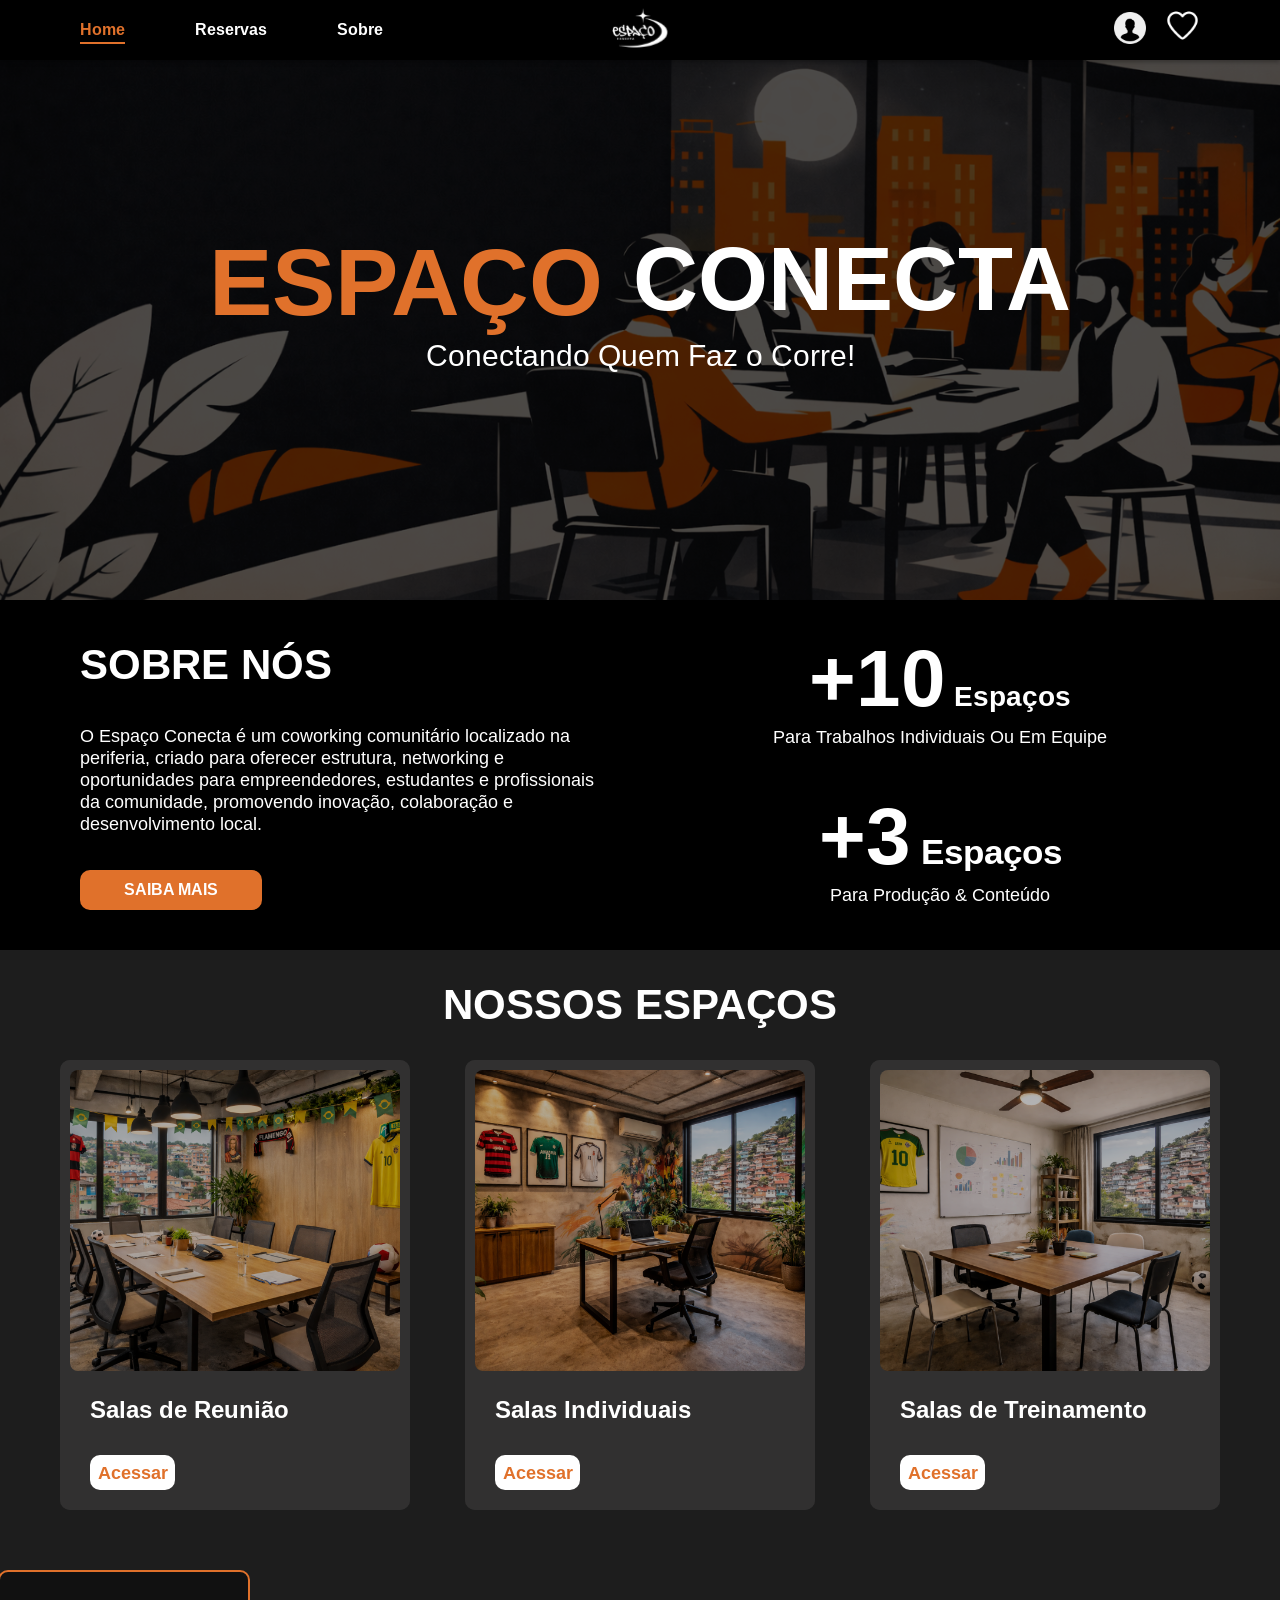
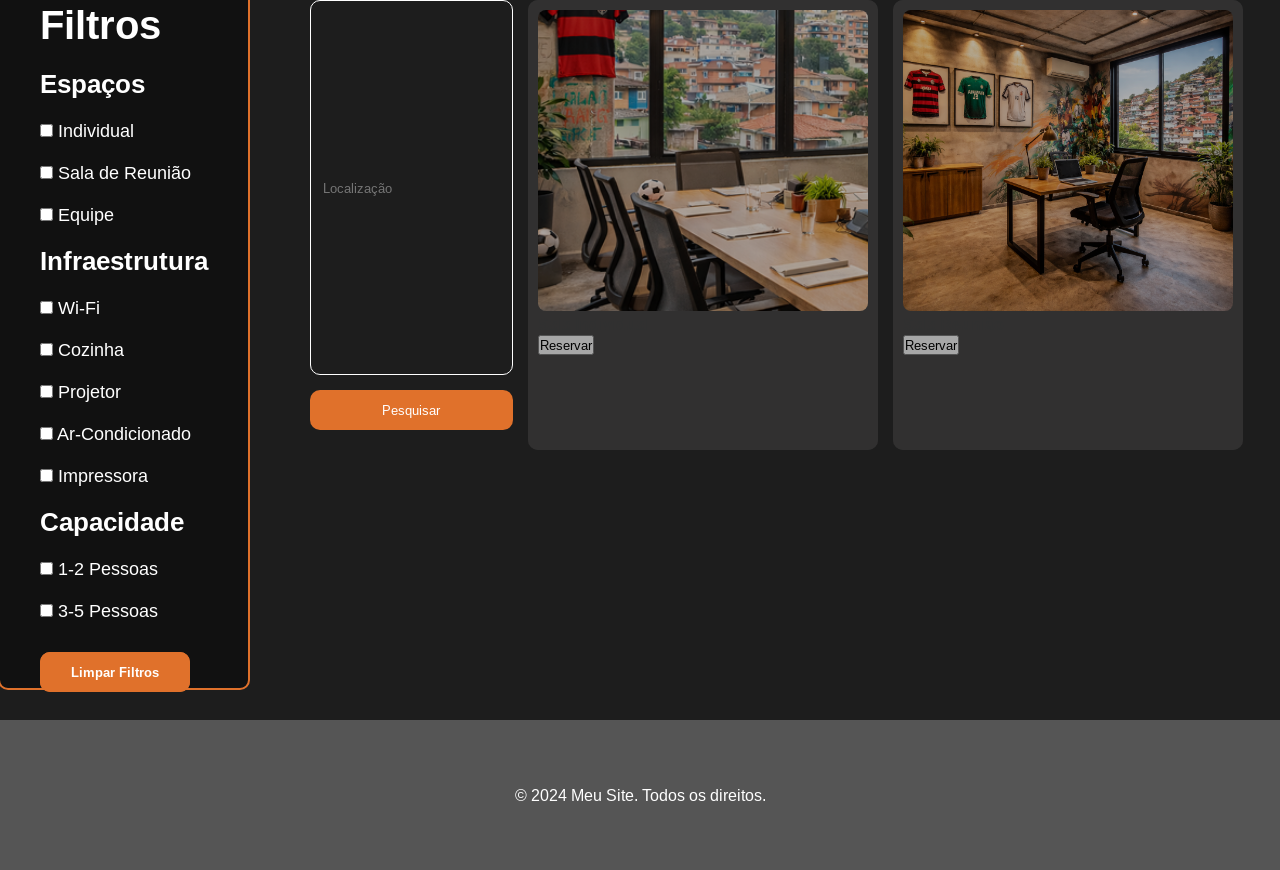
==== commit 4792d721: "feat: implementa caixa de filtro e barra de pequisa" ====
--- a/frontend/index.html
+++ b/frontend/index.html
@@ -111,43 +111,54 @@
     <div class="conteiner-filtros">
 
         <aside class="filtros">
-            <h2>Filtros</h2>
+            <div class="conteiner-space">
+                <h2>Filtros</h2>
+                <h3>Espaços</h3>
+                <label><input type="checkbox" id="checxkbox" value="individual"> Individual</label>
+                <label><input type="checkbox" value="reuniao"> Sala de Reunião</label>
+                <label><input type="checkbox" value="equipe"> Equipe</label>
 
-            <h3>Espaços</h3>
-            <label><input type="checkbox" value="individual">Individual</label>
-            <label><input type="checkbox" value="reuniao">Sala de Reunião</label>
-            <label><input type="checkbox" value="equipe">Equipe</label>
+                <h3>Infraestrutura</h3>
+                <label><input type="checkbox" value="wifi"> Wi-Fi</label>
+                <label><input type="checkbox" value="cozinha"> Cozinha</label>
+                <label><input type="checkbox" value="projetor"> Projetor</label>
+                <label><input type="checkbox" value="ar"> Ar-Condicionado</label>
+                <label><input type="checkbox" value="impressora"> Impressora</label>
 
-            <h3>Infraestrutura</h3>
-            <label><input type="checkbox" value="wifi">Wi-Fi</label>
-            <label><input type="checkbox" value="cozinha">Cozinha</label>
-            <label><input type="checkbox" value="projetor">Projetor</label>
-            <label><input type="checkbox" value="ar">Ar-Condicionado</label>
-            <label><input type="checkbox" value="impressora">Impressora</label>
+                <h3>Capacidade</h3>
+                <label><input type="checkbox" value="1-2"> 1-2 Pessoas</label>
+                <label><input type="checkbox" value="3-5"> 3-5 Pessoas</label>
 
-            <h3>Capacidade</h3>
-            <label><input type="checkbox" value="1-2"> 1-2 Pessoas</label>
-            <label><input type="checkbox" value="3-5"> 3-5 Pessoas</label>
-
-            <button id="limpar">Limpar Filtros</button>
+            </div>
+            <button id="limpar" class="button-card">
+                <div class="conteiner-button">
+                    <a href="#" id="limpar">Limpar Filtros</a>
+                </div>
+            </button>
         </aside>
 
         <!-- PRODUTOS -->
         <main class="produtos" id="listaProdutos">
 
+            <!-- 🔍 BARRA DE BUSCA (COLE AQUI) -->
+            <div class="top-bar">
+                <input type="text" id="searchInput" placeholder="Localização">
+                <button id="btnPesquisar">Pesquisar</button>
+            </div>
+
             <div class="card" data-espaco="individual" data-capacidade="1-2">
-                <img src="img1.jpg">
+                <img src="./assets/img/SalaReunião01.png">
                 <h4>Sala Individual</h4>
                 <button>Reservar</button>
             </div>
 
             <div class="card" data-espaco="reuniao" data-capacidade="3-5">
-                <img src="img2.jpg">
+                <img src="./assets/img/SalaReunião03.png">
                 <h4>Sala Reunião</h4>
                 <button>Reservar</button>
             </div>
 
-            <script src="./src/js/filtro.js"></script>
+            <script src="./src/js/pesquisa.js"></script>
         </main>
     </div>
 
--- a/frontend/src/style/index.css
+++ b/frontend/src/style/index.css
@@ -403,19 +403,125 @@
 
 .conteiner-filtros {
   display: flex;
+  justify-content: center;
+  align-items: flex-start;
   gap: 20px;
-  padding: 20px;
-  background: #111;
+  padding: 30px 50px;
+  background: #1d1d1d;
   color: white;
 }
 
 /* SIDEBAR */
 .filtros {
-   height: 800px;
-  width: 100%;
-   background-color: #111;
-  padding: 20px;
+  display: flex;
+  flex-direction: column;
+  justify-content: flex-start;
+  align-items: left;
+  height: 720px;
+  width: 300px;
+  background-color: #111;
+  padding: 30px 40px;
   border-radius: 10px;
+  border: 2px solid #E0712B;
+}
+
+.conteiner-space{
+   display: flex;
+   flex-direction: column;
+   gap: 20px;
+}
+
+.conteiner-space h2{
+   font-size: 40px;
+   font-weight: 700;
+}
+
+.conteiner-space h3{
+   font-size: 26px;
+   font-weight: 700;
+}
+
+.conteiner-space label{
+    color: white;
+   font-size: 18px;
+   font-weight: 100;
+}
+
+#limpar{
+   display: flex;
+   flex-direction: column;
+   justify-content: center;
+   text-align: center;
+   text-decoration: none;
+   border-radius: 10px;
+   height: 40px;
+   width: 150px;
+   background-color: #E0712B;
+   color: white;
+   font-weight: 700;
+   border: none;
+}
+
+#limpar a:hover{
+   background-color: #ffffff;
+   color: #E0712B;
+   font-size: 700;
+   transform: scale(1.0);
+   transition: background-color 0.3s ease, transform 0.09s ease;
+}
+
+.button-card{
+   display: flex;
+   justify-content: center;
+   align-items: center;
+   border-radius: 10px;
+   height: 35px;
+   width: 85px;
+   margin-top: 30px;
+}
+
+.conteiner-button{
+   display: flex;
+   flex-direction: column;
+   justify-content: center;
+   align-items: center;
+   height: 100%;
+   width: 100%;
+}
+
+/* BARRA PESQUISA */
+.produtos{
+   display: flex;
+   flex-direction: column;
+   gap: 20px;
+   padding: 30px 40px;
+   background-color: #1d1d1d;
+   color: white;
+}
+.top-bar {
+  display: flex;
+  flex-direction: column;
+  gap: 15px;
+  margin-bottom: 20px;
+  color: white;
+}
+
+#searchInput {
+  flex: 1;
+  padding: 12px;
+  border-radius: 10px;
+  border: 1px solid #ffffff;
+  background-color: #1d1d1d;
+  color: rgb(255, 255, 255);
+}
+
+#btnPesquisar {
+  padding: 12px 25px;
+  border-radius: 10px;
+  border: none;
+  background-color: #E0712B;
+  color: white;
+  cursor: pointer;
 }
 
 /* GRID */
@@ -428,13 +534,14 @@
 
 /* CARD */
 .card {
-  background: #fff;
-  color: #ffffff;
+  background: #464545;
+  color: #464545;
   padding: 10px;
   border-radius: 10px;
 }
 
 .card img {
+   height: 70%;
   width: 100%;
   border-radius: 8px;
 }
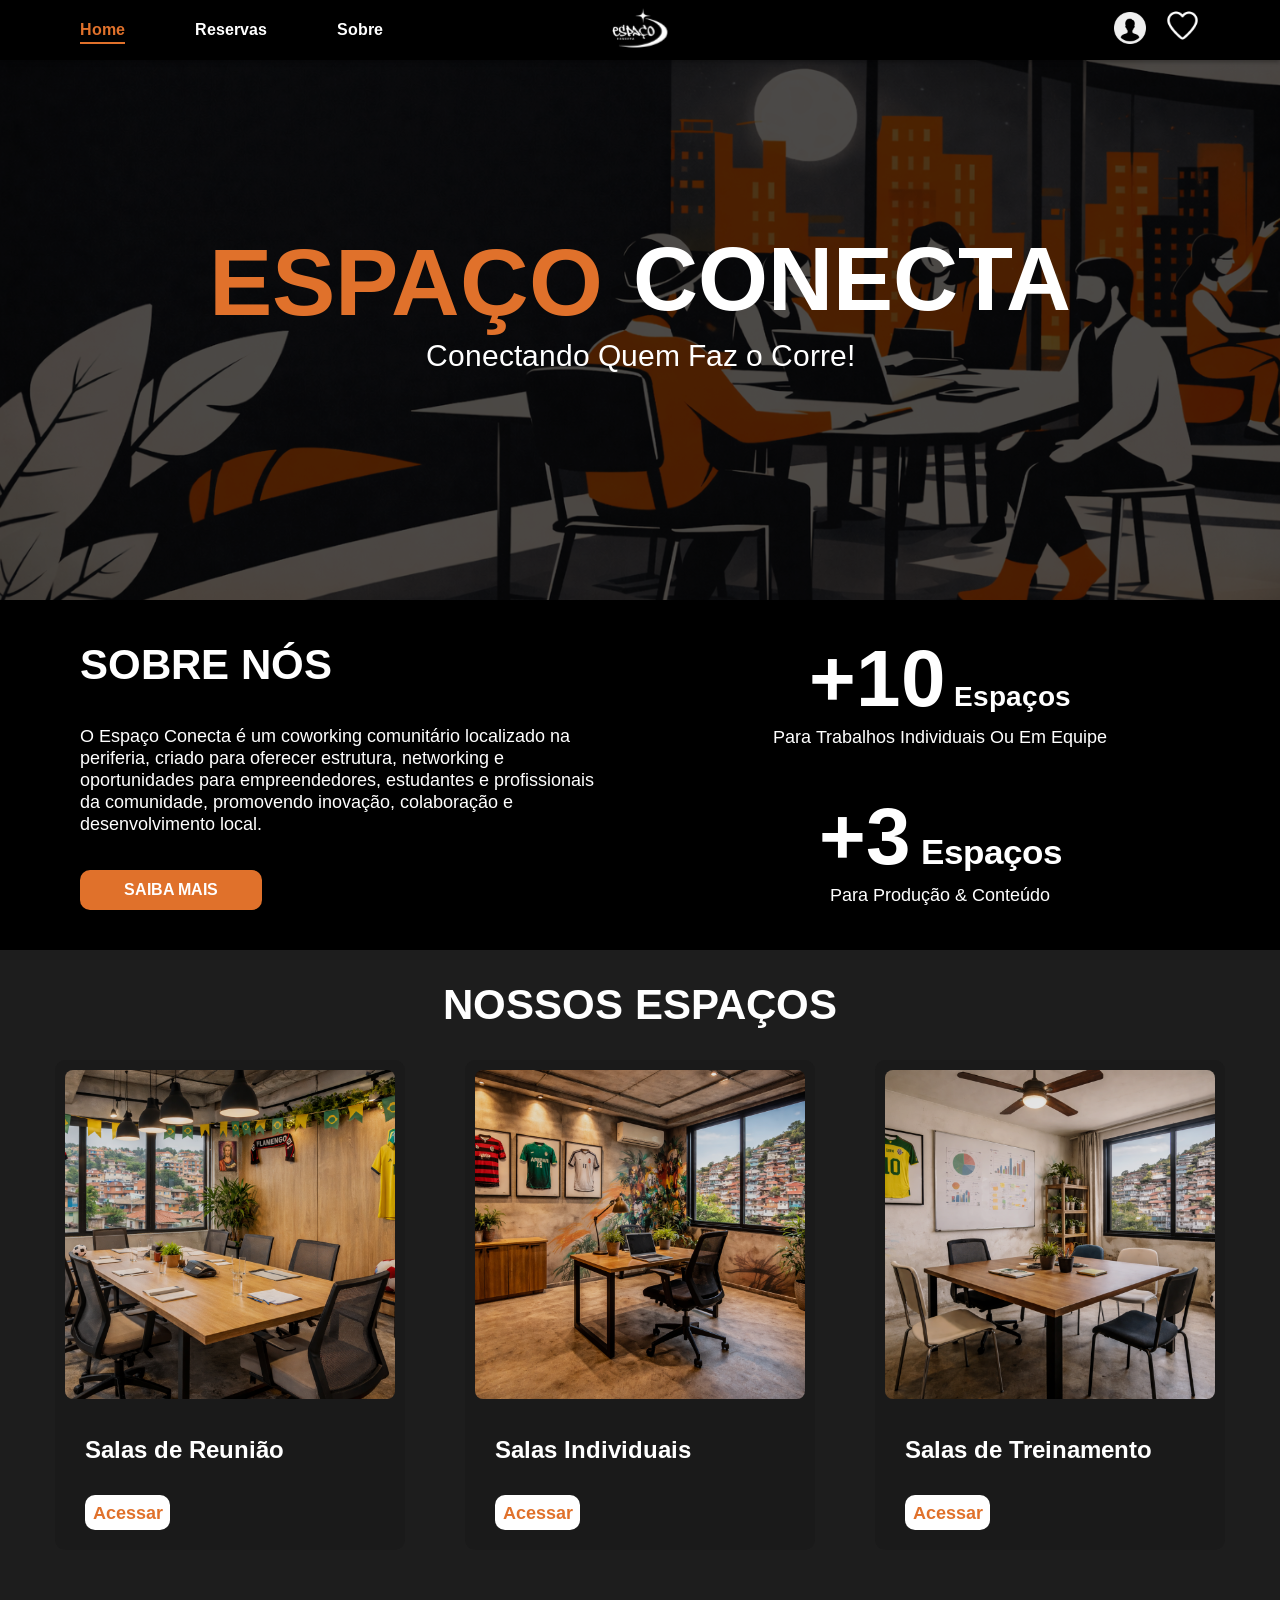
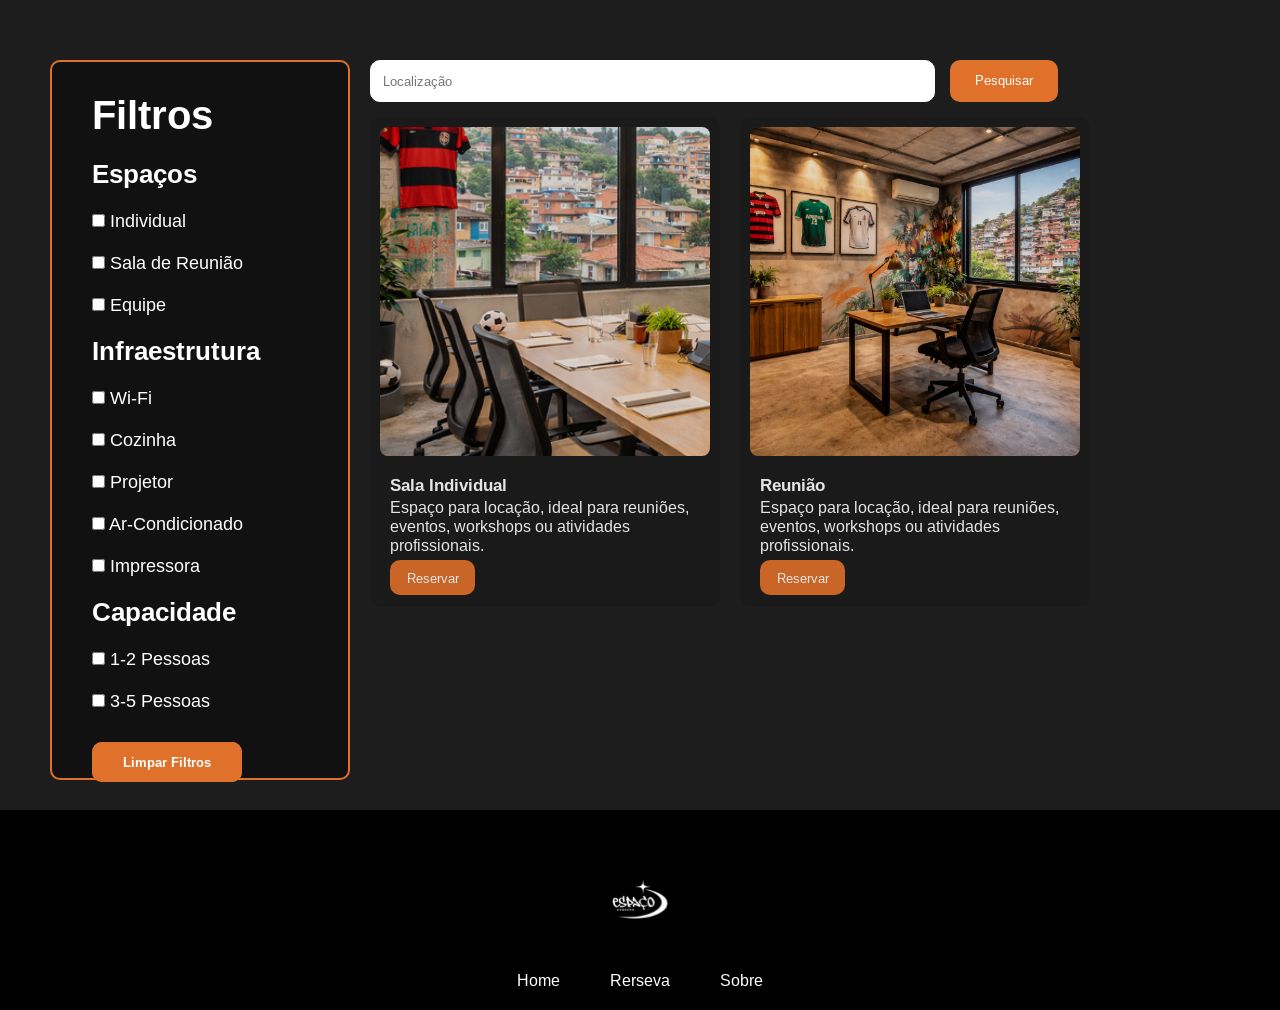
==== commit 31c8e1c7: "feat: Adicionado barra de pesquisa e footer com logo ao centro" ====
--- a/frontend/index.html
+++ b/frontend/index.html
@@ -137,25 +137,30 @@
             </button>
         </aside>
 
-        <!-- PRODUTOS -->
         <main class="produtos" id="listaProdutos">
 
-            <!-- 🔍 BARRA DE BUSCA (COLE AQUI) -->
             <div class="top-bar">
                 <input type="text" id="searchInput" placeholder="Localização">
                 <button id="btnPesquisar">Pesquisar</button>
             </div>
 
-            <div class="card" data-espaco="individual" data-capacidade="1-2">
-                <img src="./assets/img/SalaReunião01.png">
-                <h4>Sala Individual</h4>
-                <button>Reservar</button>
-            </div>
-
-            <div class="card" data-espaco="reuniao" data-capacidade="3-5">
-                <img src="./assets/img/SalaReunião03.png">
-                <h4>Sala Reunião</h4>
-                <button>Reservar</button>
+            <div class="colab-card">
+                <div class="card" data-espaco="individual" data-capacidade="1-2">
+                    <img src="./assets/img/SalaReunião01.png">
+                    <div class="colab-titulo">
+                        <h4>Sala Individual</h4>
+                        <p>Espaço para locação, ideal para reuniões, eventos, workshops ou atividades profissionais.</p>
+                        <button class="button-reserva">Reservar</button>
+                    </div>
+                </div>
+    
+                <div class="card" data-espaco="reuniao" data-capacidade="3-5">
+                    <img src="./assets/img/SalaReunião03.png">
+                    <div class="colab-titulo">
+                        <h4>Reunião</h4>
+                        <p>Espaço para locação, ideal para reuniões, eventos, workshops ou atividades profissionais.</p>
+                        <button class="button-reserva">Reservar</button>
+                </div>
             </div>
 
             <script src="./src/js/pesquisa.js"></script>
@@ -164,8 +169,19 @@
 
     <!-- 4️⃣ FOOTER -->
     <footer>
+        <div class="nav-logo">
+                <a href="#home" id="logo">
+                    <img src="./assets/img/logo-espaço-conecta.svg" alt="lOGO D">
+                </a>
+            </div>
         <div class="div-text">
-            <p>&copy; 2024 Meu Site. Todos os direitos.</p>
+            <ul>
+                <li>
+                    <a href="#home">Home</a>
+                    <a href="#reserva">Rerseva</a>
+                    <a href="#sobre">Sobre</a>
+                </li>
+            </ul>
         </div>
     </footer>
 
--- a/frontend/src/style/index.css
+++ b/frontend/src/style/index.css
@@ -315,22 +315,22 @@
    justify-content: center;
    align-items: center;
 
-   gap: 55px;
+   gap: 60px;
    padding-bottom: 30px;
  }
 
  .cards h2{
    color: #ffffff;
    display: flex;
+flex-direction: column;
    justify-content: center;
    text-align: center;
-
  }
 
 .card {
   position: relative;
   width: 350px;
-  height: 450px;
+  height: 490px;
   border-radius: 20px;
   overflow: hidden;
   transform: scale(1);
@@ -347,7 +347,7 @@
 .card img {
   width: 100%;
   height: 100%;
-  box-shadow: 0 0px 0px rgba(0, 0, 0, 0.7); /*Efeito de escurecer a foto*/
+  box-shadow: 0 0px 0px rgba(0, 0, 0, 0.1); /*Efeito de escurecer a foto*/
   object-fit: cover; /* ESSENCIAL */
 }
 
@@ -363,7 +363,7 @@
 }
 
 .card-conteiner h3 {
-  font-size: 20px;
+  font-size: 17px;
   font-weight: bold;
 }
 
@@ -382,7 +382,7 @@
   content: "";
   position: absolute;
   inset: 0;
-  background: rgba(0,0,0,0.3);
+  background: rgba(0,0,0,0.1);
 }
 
 .button-card{
@@ -392,7 +392,7 @@
    border-radius: 10px;
    height: 35px;
    width: 85px;
-   margin-top: 10px;
+   margin-top: 0px;
    background-color: #fff;
    transition: background-color 0.3s ease, transform 0.09s ease;
 }
@@ -413,6 +413,7 @@
 
 /* SIDEBAR */
 .filtros {
+   margin-top: 50px;
   display: flex;
   flex-direction: column;
   justify-content: flex-start;
@@ -490,32 +491,45 @@
 }
 
 /* BARRA PESQUISA */
+main {
+  display: flex;
+  margin-top: 50px;
+}
+
+#listaProdutos {
+  flex: 1;
+  display: flex;
+  flex-direction: column;
+}
+
 .produtos{
    display: flex;
    flex-direction: column;
    gap: 20px;
-   padding: 30px 40px;
    background-color: #1d1d1d;
    color: white;
 }
+
 .top-bar {
-  display: flex;
-  flex-direction: column;
+  width: 80%;
+  display: flex;
   gap: 15px;
-  margin-bottom: 20px;
+  margin-bottom: 0px;
   color: white;
 }
 
 #searchInput {
   flex: 1;
+  display: flex;
   padding: 12px;
   border-radius: 10px;
   border: 1px solid #ffffff;
-  background-color: #1d1d1d;
+  background-color: #ffffff;
   color: rgb(255, 255, 255);
 }
 
 #btnPesquisar {
+  display: flex;
   padding: 12px 25px;
   border-radius: 10px;
   border: none;
@@ -524,6 +538,13 @@
   cursor: pointer;
 }
 
+.colab-card{
+  display: flex;
+  flex-wrap: wrap;
+  gap: 20px;
+  color: #ffffff;
+}
+
 /* GRID */
 .produtos {
   display: grid;
@@ -534,26 +555,88 @@
 
 /* CARD */
 .card {
-  background: #464545;
-  color: #464545;
+  background: #1d1d1d;
+  color: #ffffff;
   padding: 10px;
   border-radius: 10px;
 }
 
+.card h4{
+   font-size: 17px;
+   margin-bottom: 2px;
+   margin-top: 8px;
+   display: flex;
+}
+
 .card img {
-   height: 70%;
+  height: 70%;
   width: 100%;
   border-radius: 8px;
 }
 
+.colab-titulo{
+   padding: 8px 10px;
+   display: flex;
+   flex-direction: column;
+   align-items: first baseline;
+}
+
+.colab-titulo button{
+   display: flex;
+}
+
+.button-reserva{
+    display: flex;
+   justify-content: center;
+   align-items: center;
+   border-radius: 10px;
+   height: 35px;
+   width: 85px;
+   margin-top: 5px;
+   background-color: #E0712B;
+   color: white;
+   border: none;
+}
+
 footer{
-    background-color: #555;
+    background-color: #000000;
     width: 100%;
-    height: 150px;
+    height: 200px;
     color: white;
     display: flex;
     flex-direction: column;
     justify-content: center;
-    text-align: center;
+    align-items: center;
     padding: 20px;
+}
+
+.div-text{
+   display: flex;
+}
+.div-text ul{
+   display: flex;
+   justify-content: center;
+   align-items: center;
+}
+
+.div-text li{
+   display: flex;
+   justify-content: center;
+   align-items: center;
+   gap: 50px;
+}
+
+.div-text a{
+   display: flex;
+   justify-content: center;
+   align-items: center;
+   color:white;
+   text-decoration: none;
+}
+
+.div-texta a li:hover{
+   background-color: #E0712B;
+   color: white;
+   transform: scale(1.0);
+   transition: background-color 0.3s ease, transform 0.09s ease;
 }
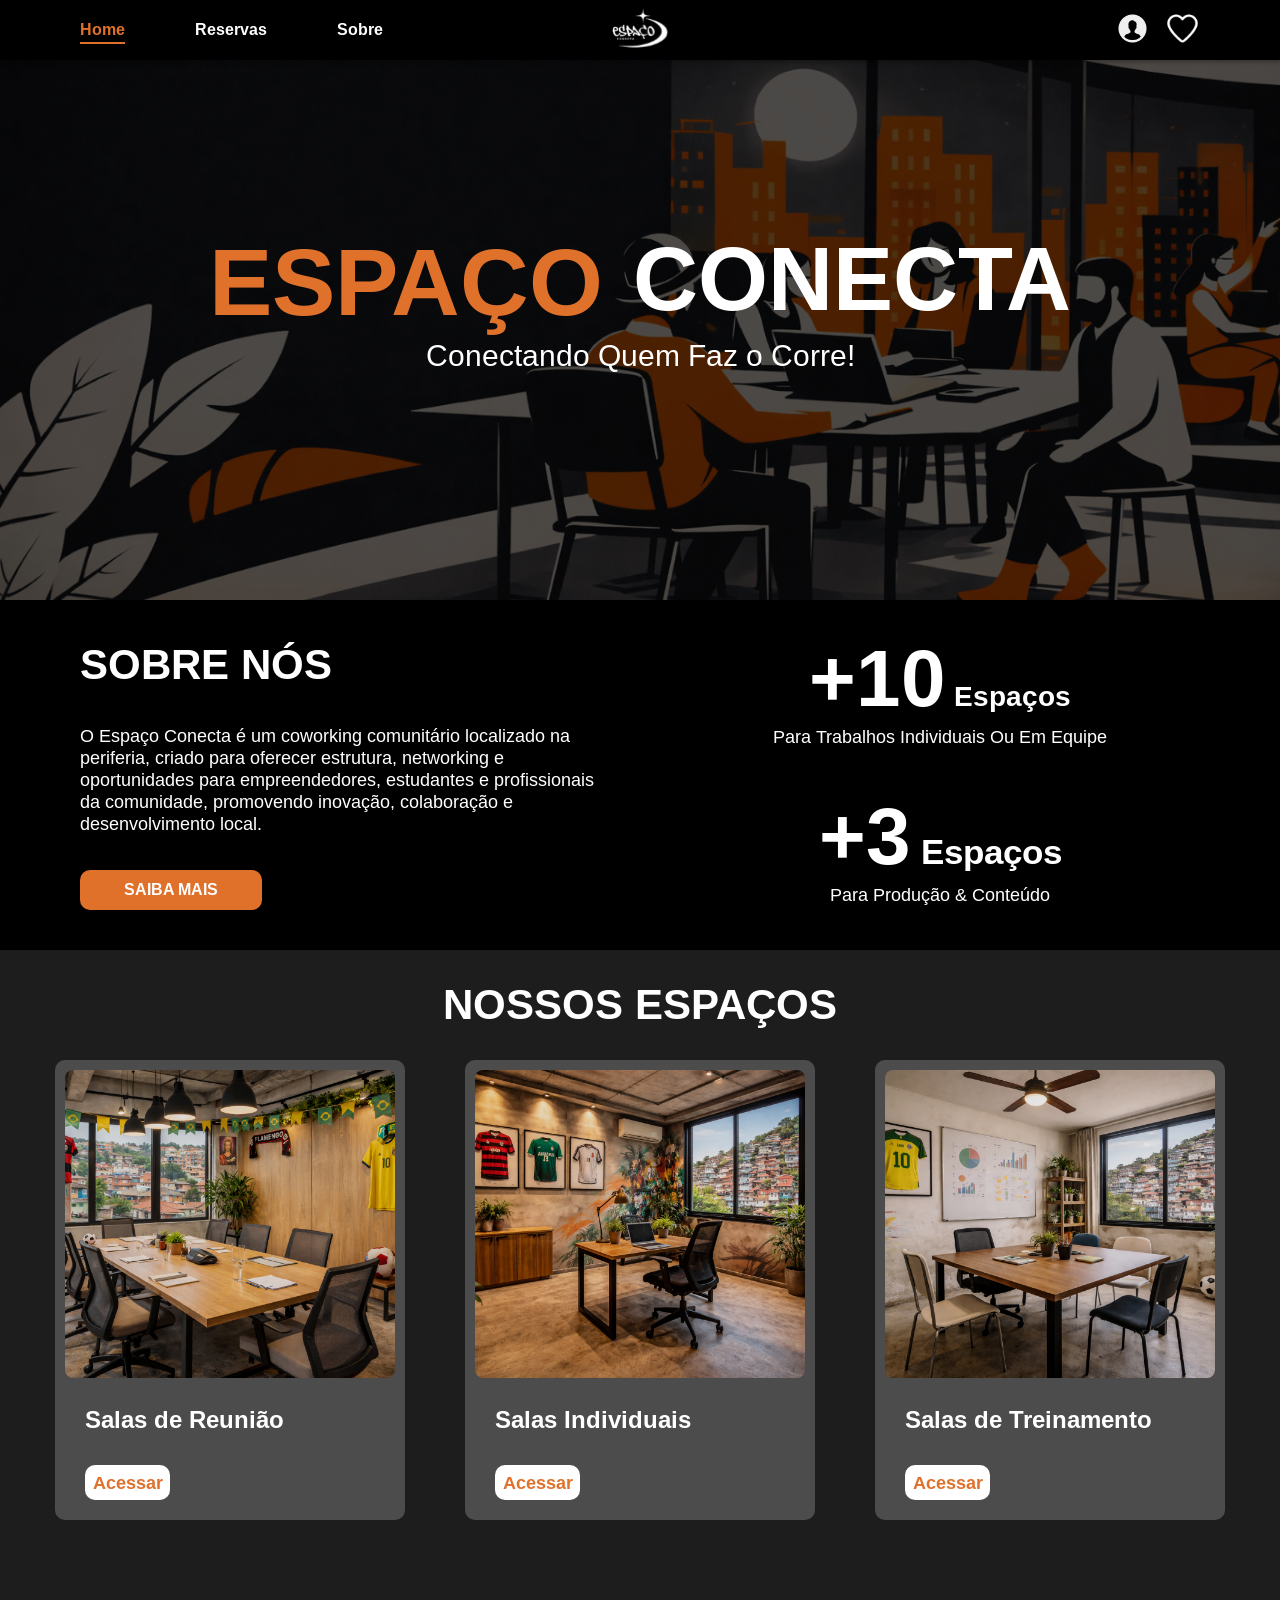
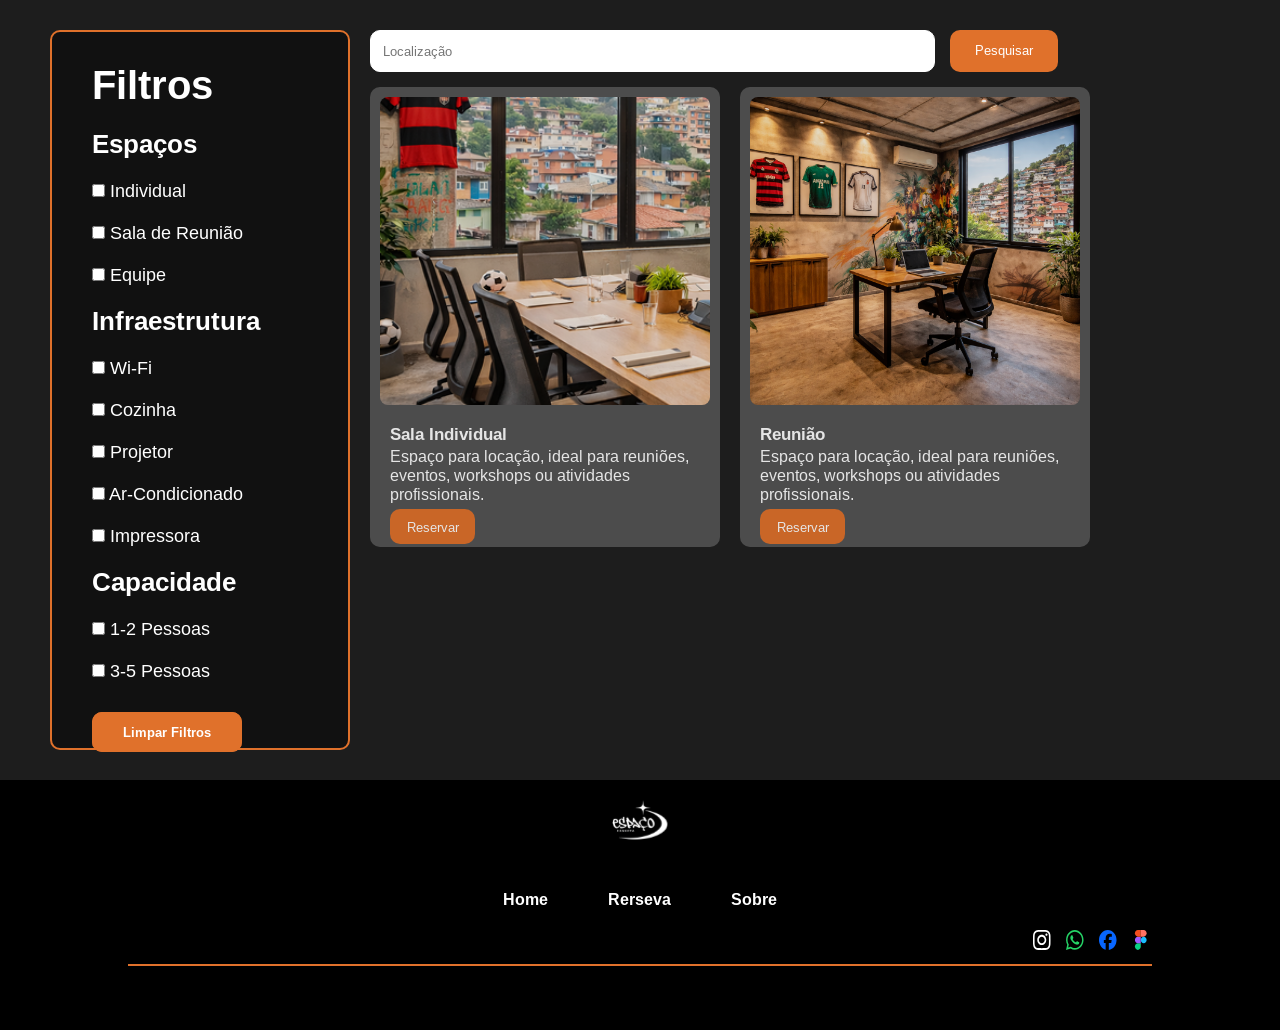
==== commit 458b5070: "feat: adicionado footer e icon de redes sociais" ====
--- a/frontend/index.html
+++ b/frontend/index.html
@@ -169,20 +169,42 @@
 
     <!-- 4️⃣ FOOTER -->
     <footer>
-        <div class="nav-logo">
-                <a href="#home" id="logo">
-                    <img src="./assets/img/logo-espaço-conecta.svg" alt="lOGO D">
-                </a>
-            </div>
-        <div class="div-text">
-            <ul>
-                <li>
+        <div class="nav-logo-footer">
+            <a href="#home" id="logo">
+                <img src="./assets/img/logo-espaço-conecta.svg" alt="lOGO D">
+            </a>
+        </div>
+        <div class="nav-footer">
+            <ul class="nav-ul-footer">
+                <li class="nav-links-footer">
                     <a href="#home">Home</a>
                     <a href="#reserva">Rerseva</a>
                     <a href="#sobre">Sobre</a>
                 </li>
             </ul>
         </div>
+        <div class="nav-direita-footer">
+                <a href="#" class="logo-perfl-footer">
+                    <img src="../frontend/assets/img/instagram.icon.svg"
+                        alt="Logo do Instagram, para representar o perfil do Instagram do espaço conecta">
+                </a>
+                <a href="#" class="logo-perfl-footer">
+                    <img src="../frontend/assets/img/whatsapp.icon.svg"
+                        alt="logo do Whatsapp, para representar o perfil do Whatsapp do espaço conecta">
+                </a>
+                <a href="#" class="logo-perfl-footer">
+                    <img src="../frontend/assets/img/facebook.icon.svg"
+                        alt="logo do Facebook, para representar o perfil do Facebook do espaço conecta">
+                </a>
+                <a href="#" class="logo-perfl-footer">
+                    <img src="../frontend/assets/img/figma.icon.svg"
+                        alt="logo do Figma, para representar o perfil do Figma do espaço conecta">
+                </a>
+            </div>
+        <div class="conteiner-divisor">
+            <hr class="divisor">
+        </div>
+
     </footer>
 
 </body>
--- a/frontend/src/style/index.css
+++ b/frontend/src/style/index.css
@@ -1,3 +1,11 @@
+:root{
+    --primary-color: #E0712B;
+    --secondary-color: #1D1D1D;
+    --text-color: #FFFFFF;
+    --background-color: #000000;
+    --font-family: "arimo", sans-serif;
+}
+
 /* NAVBAR */
 header{
    position: fixed;
@@ -46,7 +54,7 @@
 }
 
 .nav-direita img{
-    height: 40px;
+    height: 35px;
 }
 
 #favoritos img{
@@ -330,7 +338,7 @@
 .card {
   position: relative;
   width: 350px;
-  height: 490px;
+  height: 460px;
   border-radius: 20px;
   overflow: hidden;
   transform: scale(1);
@@ -391,7 +399,7 @@
    align-items: center;
    border-radius: 10px;
    height: 35px;
-   width: 85px;
+   width: 80px;
    margin-top: 0px;
    background-color: #fff;
    transition: background-color 0.3s ease, transform 0.09s ease;
@@ -555,7 +563,7 @@
 
 /* CARD */
 .card {
-  background: #1d1d1d;
+  background: #555;
   color: #ffffff;
   padding: 10px;
   border-radius: 10px;
@@ -598,45 +606,94 @@
    border: none;
 }
 
+/* FOOTER */
+
 footer{
     background-color: #000000;
     width: 100%;
-    height: 200px;
-    color: white;
-    display: flex;
-    flex-direction: column;
+    height: 250px;
+    padding-top: 20px;
+}
+
+.nav-footer{
+      display: flex;
+      flex-direction: column;
+      justify-content: center;
+      align-items: center;
+      text-align: center;
+      list-style: none;
+      font-weight: 600;
+}
+
+.nav-ul-footer{
+   display: flex;
+   justify-content: center;
+   list-style: none;
+   font-weight: 600;
+}
+
+.nav-links-footer {
+    display: flex;
     justify-content: center;
     align-items: center;
-    padding: 20px;
-}
-
-.div-text{
-   display: flex;
-}
-.div-text ul{
-   display: flex;
-   justify-content: center;
-   align-items: center;
-}
-
-.div-text li{
-   display: flex;
-   justify-content: center;
-   align-items: center;
-   gap: 50px;
-}
-
-.div-text a{
-   display: flex;
-   justify-content: center;
-   align-items: center;
-   color:white;
+    gap: 60px;
+    margin-bottom: 20px;
+}
+
+.nav-links-footer a{
+   color: white;
    text-decoration: none;
 }
 
-.div-texta a li:hover{
-   background-color: #E0712B;
-   color: white;
-   transform: scale(1.0);
-   transition: background-color 0.3s ease, transform 0.09s ease;
-}+.nav-links-footer a:hover{
+   color: #E0712B;
+   transform: scale(1.1);
+   transition: var(--primary-color) transform 0.2s ease;
+   font-weight: 700;
+}
+
+.nav-logo-footer{
+   display: flex;
+   justify-content: center;
+   align-items: center;
+   margin-bottom: 50px;
+}
+
+.nav-logo-footer img{
+   display: flex;
+   justify-content: center;
+   align-items: center;
+   height: 40px;
+}
+
+.conteiner-divisor{
+   display: flex;
+   justify-content: center;
+   align-items: center;
+   width: 100%;
+   padding-bottom: 20px;
+}
+
+.divisor {
+  width: 80%;
+  border: 1px solid #E0712B;
+  height: 2px;
+  background-color: #ffffff;
+}
+
+.nav-direita-footer {
+   margin-right: 130px;
+   margin-bottom: 10px;
+    display: flex;
+    align-items: end;
+    justify-content: flex-end;
+    gap: 15px;
+}
+
+.nav-direita-footer img{
+    height: 20px;
+}
+
+.logo-perfil-footer img{
+   height: 35px;
+}
--- a/frontend/src/style/global.css
+++ b/frontend/src/style/global.css
@@ -11,3 +11,11 @@
     margin: 0;
     background-color: #1D1D1D;
 }
+
+:root{
+    --primary-color: #E0712B;
+    --secondary-color: #1D1D1D;
+    --text-color: #FFFFFF;
+    --background-color: #000000;
+    --font-family: "arimo", sans-serif;
+}
